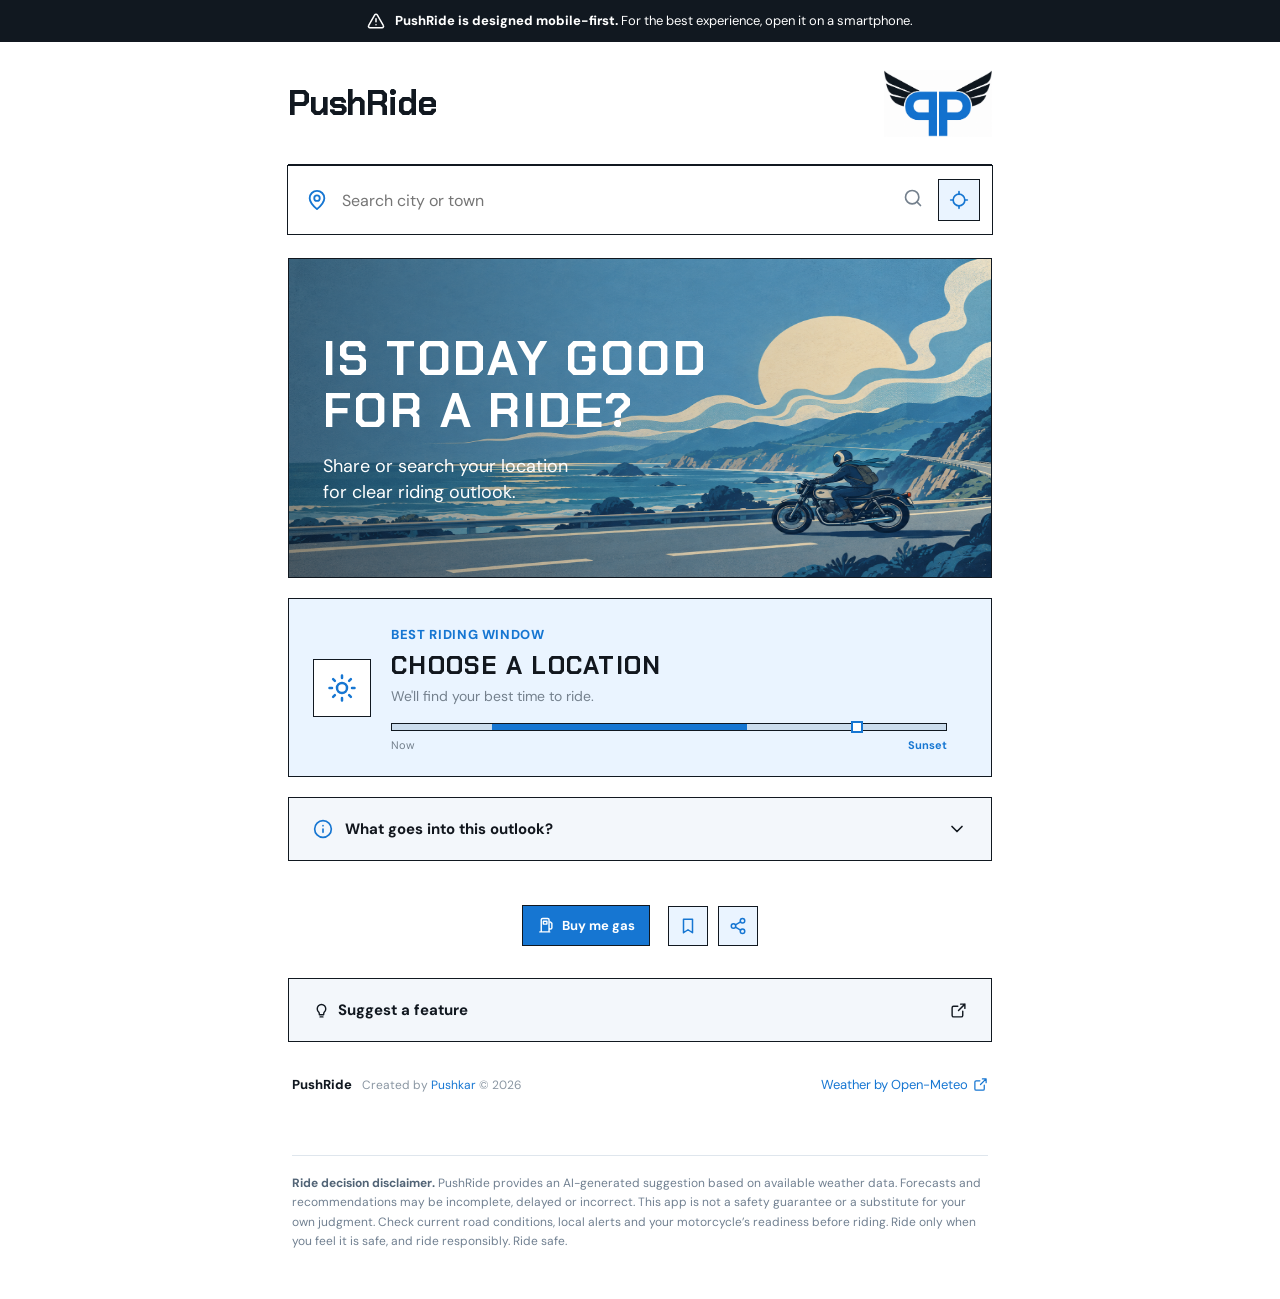
==== index.html @ f34adefa "text break" ====
<!doctype html>
<html lang="en"><head><meta charset="UTF-8"><meta name="viewport" content="width=device-width,initial-scale=1"><title>PushRide — Your local riding outlook</title><meta name="description" content="Check today's motorcycle riding conditions, rain, wind and the best daylight hours near you."><link rel="icon" type="image/png" href="pushride-bavarian.png"><link rel="apple-touch-icon" href="pushride-bavarian.png"><link rel="stylesheet" href="style.css"></head>
<body><div class="desktop-note"><svg class="icon"><use href="#triangle-alert"></use></svg><span><strong>PushRide is designed mobile-first.</strong> For the best experience, open it on a smartphone.</span></div><main><header><a class="brand" href="./">PushRide</a><img class="logo" src="pushride-logo.png" alt="PushRide winged PP logo"><div id="units" class="units start-hidden" aria-label="Temperature units"><button id="celsius" aria-pressed="true">°C</button><button id="fahrenheit" aria-pressed="false">°F</button></div></header>
<section class="locationbar" aria-label="Choose your location"><svg class="icon location-leading"><use href="#map-pin"></use></svg><form id="searchform"><label class="sr" for="city">City or town</label><input id="city" placeholder="Search city or town" required minlength="2" autocomplete="off"><button id="locationAction" type="submit" aria-label="Search city"><svg class="icon"><use href="#search"></use></svg></button></form><button id="locate" class="locate" aria-label="Use my current location" title="Use my current location"><svg class="icon"><use href="#crosshair"></use></svg></button></section><div id="choices"></div><p id="message" class="start-hidden" role="status" aria-live="polite">Choose your location to see today's riding conditions.</p>
<section class="verdict unknown" id="verdict"><div class="verdicttop start-hidden"><span class="pill" id="badge"><svg class="icon"><use href="#cloud-sun"></use></svg>AWAITING LOCATION</span><span id="stamp" class="start-hidden">—</span></div><h1 id="headline">Is today good<br>for a ride?</h1><p id="reason">Share or search your location<br>for clear riding outlook.</p><div id="verdictfoot" class="verdictfoot start-hidden"><strong id="summary">Rain, wind, temperature and visibility</strong><button id="refresh" hidden aria-label="Refresh forecast" title="Refresh forecast"><svg class="icon"><use href="#refresh"></use></svg></button></div></section>
<section class="window"><span class="windowicon"><svg class="icon"><use href="#sun"></use></svg></span><div><span class="eyebrow">BEST RIDING WINDOW</span><h2 id="windowtitle">Choose a location</h2><p id="windowtext">We'll find your best time to ride.</p><div class="window-track" aria-hidden="true"><span class="window-track-fill"></span><span class="window-track-sun"></span></div><div class="window-track-labels" aria-hidden="true"><span>Now</span><span>Sunset</span></div></div><div class="sunset start-hidden"><span>Sunset</span><strong id="sunset">—</strong></div></section>
<section id="metrics" hidden class="metrics" aria-label="Current conditions"><article><div class="metrichead"><span>TEMPERATURE</span><button id="unitToggle" class="unit-edit" aria-label="Switch temperature units" title="Switch temperature units"><svg class="icon"><use href="#pencil"></use></svg></button></div><h3 id="temp">—<small>°C</small></h3><p id="feels">Feels like —</p></article><article><div class="metrichead"><span>PRECIPITATION</span><svg class="icon"><use href="#droplet"></use></svg></div><h3 id="rain">—<small>%</small></h3><p id="rainhint">Chance this hour</p></article><article><div class="metrichead"><span>WIND SPEED</span><svg class="icon"><use href="#wind"></use></svg></div><h3 id="wind">—<small>km/h</small></h3><p id="gust">Gusts —</p></article><article><div class="metrichead"><span>VISIBILITY</span><svg class="icon"><use href="#eye"></use></svg></div><h3 id="visibility">—<small>km</small></h3><p id="condition">Waiting for forecast</p></article></section>
<section id="hourly" hidden class="hourly"><div class="sectionhead"><h2>Today’s outlook</h2><span id="timezone">Times are local</span></div><div id="hours" class="hours"><p class="empty">Your hourly riding outlook will appear here.</p></div></section>
<details><summary><span><svg class="icon"><use href="#info"></use></svg>What goes into this outlook?</span><svg class="icon chevron"><use href="#chevron"></use></svg></summary><p>PushRide is a conservative weather guide, not a road-safety guarantee. It weighs rain, temperature, wind, gusts, visibility and daylight to produce a simple riding suggestion.</p><p><strong>Ride</strong> means the forecast meets our preferred conditions: no rain expected, rain chance below 30%, temperature between 8–32°C, wind below 25 km/h, gusts below 40 km/h and visibility of at least 5 km during daylight.</p><p><strong>Don’t ride</strong> flags conditions that can make riding especially hazardous: thunderstorms, snow or freezing precipitation, temperature at or below 3°C, rain of at least 1 mm/h, wind at least 35 km/h, gusts at least 50 km/h or visibility below 1 km.</p><p>Conditions between these ranges show <strong>Caution</strong>. Check current road conditions, local alerts and your motorcycle before heading out. Ride only when you judge it safe.</p></details>
<section class="support" aria-label="Support PushRide"><div class="support-top"><a class="support-button primary" href="https://ko-fi.com/pushk" target="_blank" rel="noreferrer"><svg class="icon"><use href="#fuel"></use></svg>Buy me gas</a><div class="utility"><button id="bookmark" aria-label="Bookmark PushRide" title="Bookmark PushRide"><svg class="icon" viewBox="0 0 24 24"><path d="M6 3h12v18l-6-4-6 4V3Z"></path></svg></button><button id="share" aria-label="Share PushRide" title="Share PushRide"><svg class="icon" viewBox="0 0 24 24"><circle cx="18" cy="5" r="3"></circle><circle cx="6" cy="12" r="3"></circle><circle cx="18" cy="19" r="3"></circle><path d="m8.6 13.5 6.8 4m0-11-6.8 4"></path></svg></button></div></div><a class="support-button feature-link" href="https://forms.gle/wo7kGcgtJH67ziex5" target="_blank" rel="noreferrer"><svg class="icon"><use href="#lightbulb"></use></svg>Suggest a feature<svg class="icon trailing"><use href="#external"></use></svg></a></section><footer><div><span>PushRide</span><span class="footer-credit">Created by <a href="https://pushkarp.com/" target="_blank" rel="noopener noreferrer">Pushkar</a> © 2026</span></div><a href="https://open-meteo.com/" target="_blank" rel="noreferrer">Weather by Open-Meteo <svg class="icon"><use href="#external"></use></svg></a></footer><p class="disclaimer"><strong>Ride decision disclaimer.</strong> PushRide provides an AI-generated suggestion based on available weather data. Forecasts and recommendations may be incomplete, delayed or incorrect. This app is not a safety guarantee or a substitute for your own judgment. Check current road conditions, local alerts and your motorcycle’s readiness before riding. Ride only when you feel it is safe, and ride responsibly. Ride safe.</p></main>
<svg class="sprite" aria-hidden="true"><symbol id="map-pin" viewBox="0 0 24 24"><path d="M20 10c0 5-8 12-8 12S4 15 4 10a8 8 0 1 1 16 0Z"/><circle cx="12" cy="10" r="3"/></symbol><symbol id="search" viewBox="0 0 24 24"><circle cx="11" cy="11" r="8"/><path d="m21 21-4.3-4.3"/></symbol><symbol id="cloud-sun" viewBox="0 0 24 24"><path d="M12 2v2m6.4.6-1.4 1.4M22 12h-2M4.6 4.6 6 6M2 12h2m8-4a4 4 0 0 1 3.5 2.1A5 5 0 0 1 17 20H7a4 4 0 0 1-.5-8A5.5 5.5 0 0 1 12 8Z"/></symbol><symbol id="refresh" viewBox="0 0 24 24"><path d="M20 11a8 8 0 1 0-2.3 5.7L20 14"/><path d="M20 6v5h-5"/></symbol><symbol id="sun" viewBox="0 0 24 24"><circle cx="12" cy="12" r="4"/><path d="M12 2v2m0 16v2M4.9 4.9l1.4 1.4m11.4 11.4 1.4 1.4M2 12h2m16 0h2M4.9 19.1l1.4-1.4M17.7 6.3l1.4-1.4"/></symbol><symbol id="thermometer" viewBox="0 0 24 24"><path d="M14 4a2 2 0 0 0-4 0v10.8a4 4 0 1 0 4 0V4Z"/></symbol><symbol id="droplet" viewBox="0 0 24 24"><path d="M12 22a7 7 0 0 0 7-7c0-4-7-13-7-13S5 11 5 15a7 7 0 0 0 7 7Z"/></symbol><symbol id="wind" viewBox="0 0 24 24"><path d="M3 8h10a3 3 0 1 0-3-3M3 12h15a3 3 0 1 1-3 3M3 16h7"/></symbol><symbol id="eye" viewBox="0 0 24 24"><path d="M2 12s3.5-7 10-7 10 7 10 7-3.5 7-10 7S2 12 2 12Z"/><circle cx="12" cy="12" r="3"/></symbol><symbol id="bike" viewBox="0 0 24 24"><circle cx="5.5" cy="17.5" r="3.5"/><circle cx="18.5" cy="17.5" r="3.5"/><path d="M5.5 17.5 9 9h4l2 3h3.5M9 9l2 8.5m2-8.5h3m-6-3h3"/></symbol><symbol id="alert" viewBox="0 0 24 24"><path d="m10.3 3.8-8 14A2 2 0 0 0 4 21h16a2 2 0 0 0 1.7-3.2l-8-14a2 2 0 0 0-3.4 0Z"/><path d="M12 9v4m0 4h.01"/></symbol><symbol id="stop" viewBox="0 0 24 24"><path d="M7 3h10l4 4v10l-4 4H7l-4-4V7l4-4Z"/><path d="m9 9 6 6m0-6-6 6"/></symbol><symbol id="pencil" viewBox="0 0 24 24"><path d="m4 16 10-10 4 4L8 20l-5 1 1-5Z"/><path d="m13 7 4 4"/></symbol><symbol id="crosshair" viewBox="0 0 24 24"><circle cx="12" cy="12" r="7"/><path d="M12 2v3m0 14v3M2 12h3m14 0h3"/></symbol><symbol id="bookmark" viewBox="0 0 24 24"><path d="M6 3h12v18l-6-4-6 4V3Z"/></symbol><symbol id="share" viewBox="0 0 24 24"><circle cx="18" cy="5" r="3"/><circle cx="6" cy="12" r="3"/><circle cx="18" cy="19" r="3"/><path d="m8.6 13.5 6.8 4m0-11-6.8 4"/></symbol><symbol id="triangle-alert" viewBox="0 0 24 24"><path d="m10.3 3.8-8 14A2 2 0 0 0 4 21h16a2 2 0 0 0 1.7-3.2l-8-14a2 2 0 0 0-3.4 0Z"/><path d="M12 9v4m0 4h.01"/></symbol><symbol id="fuel" viewBox="0 0 24 24"><path d="M6 21V4a2 2 0 0 1 2-2h7a2 2 0 0 1 2 2v17M4 21h14M9 6h5v4H9zM19 7l2 2v6a2 2 0 0 1-2 2h-1"/></symbol><symbol id="lightbulb" viewBox="0 0 24 24"><path d="M9 18h6m-5 3h4M8 14a6 6 0 1 1 8 0c-1 1-1 2-1 4H9c0-2 0-3-1-4Z"/></symbol><symbol id="info" viewBox="0 0 24 24"><circle cx="12" cy="12" r="10"/><path d="M12 16v-4m0-4h.01"/></symbol><symbol id="chevron" viewBox="0 0 24 24"><path d="m6 9 6 6 6-6"/></symbol><symbol id="external" viewBox="0 0 24 24"><path d="M15 3h6v6m0-6-9 9"/><path d="M18 13v6a2 2 0 0 1-2 2H5a2 2 0 0 1-2-2V8a2 2 0 0 1 2-2h6"/></symbol></svg><script src="app.js"></script></body></html>
---- style.css ----
@import url('https://fonts.googleapis.com/css2?family=Chakra+Petch:wght@500;600;700&display=swap');
@import url('https://fonts.googleapis.com/css2?family=DM+Sans:wght@400;500;600;700&family=Space+Grotesk:wght@500;600;700&display=swap');
:root{font-family:'DM Sans',sans-serif;color:#12171e;background:#fff;font-synthesis:none;--blue:#1676d2;--ink:#111820;--panel:#f3f7fb;--line:#dfe6ed;--muted:#74808d;--green:#07844a;--yellow:#ffdd3e;--red:#f2382f}*{box-sizing:border-box}body{margin:0;background:#fff}.desktop-note{display:none}.start-hidden{display:none!important}.utility{display:flex;align-items:center;justify-content:flex-end;gap:6px;grid-column:4}.utility button{border:0;background:#eaf4ff;color:var(--blue);border-radius:50%;width:40px;height:40px;display:grid;place-items:center}.utility .icon{width:18px;height:18px}main{width:min(100%,760px);margin:auto;padding:0 28px 48px}.sprite{position:absolute;width:0;height:0;overflow:hidden}.icon{width:20px;height:20px;fill:none;stroke:currentColor;stroke-width:2;stroke-linecap:round;stroke-linejoin:round;flex:none}button,input{font:inherit}button{cursor:pointer}button:focus-visible,a:focus-visible,input:focus-visible,summary:focus-visible{outline:3px solid #8bc7ff;outline-offset:3px}header{height:124px;display:grid;grid-template-columns:1fr auto auto auto;align-items:center}.brand{font:700 clamp(25px,5vw,35px) 'Space Grotesk';color:var(--ink);text-decoration:none;letter-spacing:-1.2px}.logo{width:108px;height:67px;object-fit:cover;object-position:center}.units{justify-self:end;border:1px solid var(--line);border-radius:999px;padding:4px;display:flex}.units button{width:43px;height:43px;border:0;border-radius:50%;background:transparent;color:var(--muted);font-weight:700}.units button[aria-pressed=true]{background:#eaf4ff;color:var(--blue)}.locationbar{display:grid;grid-template-columns:auto 1fr auto;border:1px solid var(--line);border-radius:18px;min-height:68px;box-shadow:0 1px 3px #15202b10}.locate{border:0;background:#eaf4ff;color:var(--blue);border-radius:50%;width:42px;height:42px;display:grid;place-items:center;align-items:center;gap:10px;padding:0 18px;font-weight:600}.locate .icon{width:20px;height:20px}.location-leading{color:var(--blue);margin-left:18px;width:22px;height:22px}form{display:flex;align-items:center;min-width:0;border-left:0 solid var(--line)}input{width:100%;min-width:0;border:0;background:none;padding:0 14px;color:var(--ink)}form button{border:0;background:none;color:var(--muted);padding:15px}#message{font-size:13px;color:var(--muted);min-height:19px;margin:9px 3px 18px}#choices{display:flex;flex-wrap:wrap;gap:8px}#choices button{background:#fff;border:1px solid var(--line);border-radius:10px;padding:10px 12px;margin-top:8px}.verdict{border-radius:28px;padding:30px 34px 28px;color:#fff;min-height:320px;display:flex;flex-direction:column;box-shadow:0 12px 28px #16335216;transition:background .28s,color .28s}.verdict.good{background:var(--green)}.verdict.caution{background:var(--yellow);color:#191d21}.verdict.wait{background:var(--red)}.verdict.unknown{background:var(--blue)}.verdicttop,.verdictfoot{display:flex;justify-content:space-between;align-items:center;gap:16px}.verdicttop>span:last-child{font:500 13px 'Space Grotesk';opacity:.68}.pill{display:inline-flex;align-items:center;gap:8px;border-radius:10px;padding:9px 12px;background:#ffffff20;font-size:13px;font-weight:800;letter-spacing:.3px}.good .pill{background:#12cc82}.caution .pill{background:#efbb00}.wait .pill{background:#c51f1b}.verdict h1{font:700 clamp(34px,7vw,48px)/1.08 'Space Grotesk';letter-spacing:-1.6px;margin:44px 0 16px}.verdict>p{font-size:18px;line-height:1.45;margin:0 0 30px;max-width:600px}.verdictfoot{border-top:1px solid #ffffff4d;padding-top:22px;margin-top:auto}.caution .verdictfoot{border-color:#1d222533}.verdictfoot strong{font-size:15px}.verdictfoot button{border:0;background:transparent;color:inherit;display:flex;align-items:center;gap:6px}.window{margin:20px 0;display:grid;grid-template-columns:auto 1fr auto;align-items:center;gap:20px;background:#eaf4ff;border-radius:22px;padding:24px}.windowicon{width:58px;height:58px;border-radius:50%;background:#fff;color:var(--blue);display:grid;place-items:center}.windowicon .icon{width:30px;height:30px}.eyebrow{font-size:13px;color:var(--blue);font-weight:800;letter-spacing:.5px}.window h2{font:700 25px 'Space Grotesk';margin:5px 0}.window p{color:var(--muted);margin:0;font-size:14px}.sunset{display:flex;flex-direction:column;align-items:flex-end;font-size:13px;color:var(--muted)}.sunset strong{font-size:16px;color:var(--ink);margin-top:5px}.metrics{display:grid;grid-template-columns:1fr 1fr;gap:16px}.metrics article{background:var(--panel);border-radius:22px;padding:24px;min-height:180px}.metrichead{display:flex;justify-content:space-between;align-items:center;color:#68737d;font-size:13px;font-weight:800}.metrichead .icon{width:24px;height:24px}.metrics h3{font:700 37px 'Space Grotesk';margin:27px 0 8px;letter-spacing:-1px}.metrics small{font:500 17px 'DM Sans';color:var(--muted);margin-left:4px}.metrics p{color:#8c98a4;margin:0;font-size:15px}.hourly{margin:34px 0}.sectionhead{display:flex;justify-content:space-between;align-items:end}.sectionhead h2{font:700 22px 'Space Grotesk';margin:0}.sectionhead span{font-size:13px;color:var(--blue)}.hours{display:flex;overflow-x:auto;gap:12px;padding:18px 1px 12px}.hour{min-width:128px;flex:1;border:1px solid var(--line);border-radius:16px;padding:18px 12px;text-align:center;background:#fff}.hour:first-child{background:var(--panel);border-color:var(--panel)}.hour b{font-size:14px}.hour .temperature{font:700 28px 'Space Grotesk';margin:18px 0 8px}.hour p{font-size:13px;color:var(--muted);margin:8px 0}.hour p:last-child{display:inline-flex;align-items:center;justify-content:center;border-radius:7px;padding:5px 9px;font-weight:800;text-transform:uppercase}.hour.good p:last-child{background:#dff6e9;color:#07844a}.hour.caution p:last-child{background:#fff2b8;color:#9a6c00}.hour.wait p:last-child{background:#fee0de;color:#c5221f}.dot{display:none}.empty{font-size:14px;color:var(--muted)}details{background:var(--panel);border-radius:18px;padding:21px 24px;font-size:15px}summary{cursor:pointer;font-weight:700;list-style:none;display:flex;justify-content:space-between;align-items:center}summary>span{display:flex;align-items:center;gap:12px}summary>span .icon{color:var(--blue)}details p{color:#596675;line-height:1.6}details[open] .chevron{transform:rotate(180deg)}.support{margin:28px 0 0;display:flex;flex-direction:column;align-items:center;gap:16px}.support-top{display:flex;align-items:center;justify-content:center;gap:18px;width:100%}.support .utility{display:flex;align-items:center;gap:10px;grid-column:auto}.support-button.primary{align-self:center}.support-actions{display:flex;flex-wrap:wrap;gap:10px}.support-button{display:flex;width:100%;align-items:center;gap:8px;border:1px solid var(--line);border-radius:10px;padding:11px 14px;background:#fff;color:var(--ink);font-size:13px;font-weight:700;text-decoration:none;cursor:pointer}.support-button.primary{width:max-content;white-space:nowrap;margin-block:16px;background:var(--blue);border-color:var(--blue);color:#fff}.support-button .icon{width:17px;height:17px}.support-button .trailing{margin-left:auto}.feature-link{background:var(--panel);border-color:var(--panel);border-radius:18px;padding:21px 24px;font-size:15px}.feature-request{position:relative}.feature-request summary{list-style:none}.feature-request summary::-webkit-details-marker{display:none}.feature-copy{position:absolute;z-index:2;top:calc(100% + 8px);left:0;width:min(360px,calc(100vw - 40px));padding:18px;background:#fff;border:1px solid var(--line);border-radius:14px;box-shadow:0 12px 28px #16335220;font-size:13px;line-height:1.5}.feature-copy p{margin:0 0 10px;color:#596675}.feature-copy a{display:inline-flex;align-items:center;gap:5px;color:var(--blue);font-weight:700;text-decoration:none}.feature-copy .icon{width:15px;height:15px}.disclaimer{border-top:1px solid var(--line);margin:28px 4px 0;padding:18px 0 0;color:#718091;font-size:12px;line-height:1.6}.disclaimer strong{color:#526476}footer{display:flex;justify-content:space-between;align-items:center;padding:34px 4px;color:#8b97a3;font-size:13px}footer a{color:var(--blue);text-decoration:none;display:flex;gap:5px;align-items:center}footer .icon{width:15px;height:15px}.sr{position:absolute;width:1px;height:1px;overflow:hidden;clip:rect(0,0,0,0)}[hidden]{display:none!important}button:disabled{opacity:.55;cursor:wait}@media(min-width:621px){.desktop-note{display:flex;align-items:center;justify-content:center;gap:10px;background:#111820;color:#fff;padding:12px 20px;font-size:13px;line-height:1.4}.desktop-note .icon{width:18px;height:18px;color:#fff}.desktop-note strong{font-weight:800}}@media(max-width:620px){main{padding:0 20px 34px}header{height:104px}.logo{width:82px;height:51px}.units button{width:38px;height:38px}.locationbar{grid-template-columns:1fr}.locate{height:54px}.locationbar form{height:54px;border-left:0;border-top:1px solid var(--line)}.verdict{padding:24px;min-height:340px}.verdicttop{align-items:flex-start}.verdicttop>span:last-child{text-align:right}.verdict h1{margin-top:38px}.window{grid-template-columns:auto 1fr;padding:20px;gap:14px}.sunset{grid-column:2;align-items:flex-start}.metrics{gap:12px}.metrics article{padding:19px;min-height:165px}.metrichead{font-size:12px}.metrics h3{font-size:30px}.sectionhead{align-items:flex-start;flex-direction:column;gap:7px}.hour{min-width:112px}footer{flex-direction:column;gap:9px}}@media(max-width:390px){.brand{font-size:24px}.logo{width:68px;height:43px}.verdict h1{font-size:31px}.metrics{grid-template-columns:1fr}.metrics article{min-height:auto}}
@media(max-width:620px){.locationbar{grid-template-columns:auto 1fr auto;align-items:center}.locationbar form{height:54px;border-left:0;border-top:0}.locationbar .locate{height:42px;width:42px;padding:0;margin-right:12px}.location-leading{margin-left:18px}.support-top{gap:14px}.support-top .utility{display:flex;gap:10px}}@media(min-width:621px){.locationbar{grid-template-columns:auto minmax(0,1fr) auto;align-items:center}.locationbar form{height:66px;border:0}.locationbar .locate{margin-right:12px;padding:0;width:42px;height:42px}.location-leading{margin-left:18px}}.verdict{transition:background-color .35s ease,color .35s ease,transform .35s ease,opacity .35s ease}.verdict-enter{animation:verdict-in .42s cubic-bezier(.2,.8,.2,1)}.verdict-enter .pill{animation:icon-in .42s .08s both}.loading .verdict{background-image:linear-gradient(110deg,transparent 25%,#ffffff12 45%,transparent 65%);background-size:220% 100%;animation:shimmer 1.4s linear infinite}.spinning .icon{animation:spin .9s linear infinite}@keyframes verdict-in{from{opacity:.55;transform:translateY(8px)}to{opacity:1;transform:none}}@keyframes icon-in{from{opacity:0;transform:scale(.82)}to{opacity:1;transform:scale(1)}}@keyframes shimmer{to{background-position:-220% 0}}@keyframes spin{to{transform:rotate(360deg)}}@media(prefers-reduced-motion:reduce){*,*::before,*::after{animation-duration:.01ms!important;animation-iteration-count:1!important;scroll-behavior:auto!important;transition-duration:.01ms!important}}.location-selected input{font-size:22px;font-weight:700}.location-selected input{cursor:default}.unit-edit{border:0;background:transparent;color:var(--blue);width:44px;height:44px;border-radius:50%;display:grid;place-items:center}.unit-edit:hover,.unit-edit:focus-visible{background:#eaf4ff}.unit-edit .icon{width:19px;height:19px}#choices button{display:flex;flex-direction:column;align-items:flex-start;gap:2px;text-align:left}#choices button strong{font-size:14px}#choices button small{color:var(--muted);font-size:12px}
/* Restore start-screen breathing room between location search and verdict card. */
@media (max-width: 620px){#message.start-hidden + .verdict{margin-top:16px}}
@media (min-width: 621px){#message.start-hidden + .verdict{margin-top:24px}}

.footer-credit{display:block;margin-top:6px;font-size:12px}.footer-credit a{display:inline;color:var(--blue);font-size:inherit}.footer-credit a:focus-visible{outline:3px solid #8bc7ff;outline-offset:2px}

/* Unit switching is available from the temperature card pencil; keep the header uncluttered. */
.units{display:none!important}


/* Visual polish: purposeful motion, status accents, and a riding-window timeline. */
.verdict{position:relative;overflow:hidden;animation:card-in .45s ease both}
.verdict::before{content:"";position:absolute;inset:0 auto 0 0;width:5px;background:currentColor;opacity:.35}
.verdict.good::before{background:#b7ffdf}.verdict.caution::before{background:#8c6200}.verdict.wait::before{background:#ffd0ce}.verdict.unknown::before{background:#d7ebff}
.window{animation:card-in .45s .08s ease both}.metrics{animation:card-in .45s .16s ease both}.window-track{position:relative;height:8px;margin-top:18px;border-radius:99px;background:#cbdced;overflow:visible}.window-track-fill{position:absolute;left:18%;width:46%;height:100%;border-radius:99px;background:var(--blue)}.window-track-sun{position:absolute;left:84%;top:50%;width:12px;height:12px;border:2px solid var(--blue);border-radius:50%;background:#fff;transform:translate(-50%,-50%)}.window-track-labels{display:flex;justify-content:space-between;margin-top:7px;color:var(--muted);font-size:11px}.window-track-labels span:last-child{color:var(--blue);font-weight:700}.windowicon{transition:transform .25s ease,background .25s ease}.window:hover .windowicon{transform:rotate(-8deg) scale(1.04);background:#fff}.metrichead .icon{color:var(--blue)}
@keyframes card-in{from{opacity:0;transform:translateY(10px)}to{opacity:1;transform:none}}
@media (prefers-reduced-motion: reduce){.verdict,.window,.metrics{animation:none}.windowicon{transition:none}}
.verdict.unknown{background:radial-gradient(circle at 86% 18%,#3f9cf0 0,transparent 28%),var(--blue)}

/* Chakra comparison direction: editorial grid, high-contrast rules, and a subtle moto-instrument feel. */
:root{--editorial-ink:#111820;--editorial-rule:#111820}
.brand,.verdict h1,.window h2,.sectionhead h2,.metrics h3{font-family:'Chakra Petch','Space Grotesk',sans-serif}
header{border-bottom:2px solid var(--editorial-rule)}
.locationbar{border:2px solid var(--editorial-rule);border-radius:0;box-shadow:none}
.verdict{border:2px solid var(--editorial-rule);border-radius:0;box-shadow:none}
.window{border:2px solid var(--editorial-rule);border-radius:0}
.metrics article{border:2px solid var(--editorial-rule);border-radius:0}
details{border:2px solid var(--editorial-rule);border-radius:0}
.support-button.primary{border:2px solid var(--editorial-rule)}
.feature-link{border:2px solid var(--editorial-rule);border-radius:0}
.window-track{border-radius:0;border:1px solid var(--editorial-rule)}
.window-track-fill{border-radius:0}
@media (max-width:620px){header{border-bottom:2px solid var(--editorial-rule)}.locationbar{border-radius:0}.verdict,.window,details,.feature-link{border-radius:0}.metrics article{border-radius:0}}

/* Final editorial QA: one-pixel rules, square surfaces, no elevation shadows. */
*,*::before,*::after{box-shadow:none!important}
.locationbar,.verdict,.window,.metrics article,details,.feature-link,.support-button,.hour,#choices button,.pill,.utility button,.locate,.windowicon,.window-track,.window-track-fill,.window-track-sun{border-radius:0!important}
.locationbar,.verdict,.window,.metrics article,details,.feature-link,.support-button,#choices button,.hour{border-width:1px}
.locationbar{border:1px solid var(--editorial-rule)}
.verdict{border:1px solid var(--editorial-rule)}
.window,.metrics article,details,.feature-link,.hour{border:1px solid var(--editorial-rule)}
.support-button.primary{border:1px solid var(--editorial-rule)}
.utility button,.locate,.windowicon{border:1px solid var(--editorial-rule)}
.pill{border:1px solid currentColor}
.verdict h1,.window h2,.sectionhead h2{ text-transform:uppercase }
#choices button{border:1px solid var(--editorial-rule);background:#fff}
.window-track{border:1px solid var(--editorial-rule)}
.window-track-sun{border-radius:0!important}
@media (max-width:620px){.locationbar,.verdict,.window,details,.feature-link,.metrics article,.hour{border-radius:0!important}}

/* Square-corner rule applies to every interactive and decorative surface. */
*{border-radius:0!important}

/* Equalize the location control border on every edge, including the top edge. */
.locationbar{border-width:1px!important;border-style:solid!important;border-color:var(--editorial-rule)!important}
.locationbar form{border-top:0!important;border-bottom:0!important}

/* Consistent editorial kerning for uppercase display text. */
.verdict h1,.window h2,.sectionhead h2,.eyebrow,.metrichead,.pill{letter-spacing:.05em}
/* Flat visual treatment: eliminate glow, filters, and text shadows as well as box shadows. */
*,*::before,*::after{box-shadow:none!important;filter:none!important;text-shadow:none!important}
.verdict{background-image:none!important}

/* Final border cleanup: one thin location outline and no verdict divider. */
.locationbar{border:1px solid var(--editorial-rule)!important;border-top:1px solid var(--editorial-rule)!important;outline:0!important}
.locationbar form{border:0!important;outline:0!important}
.verdictfoot{border-top:0!important;padding-top:0!important}

/* Final flat treatment and footer hierarchy. */
.verdict::before{display:none!important}
.locationbar{border:0!important;outline:1px solid var(--editorial-rule)!important}
.locationbar:focus-within{outline:1px solid var(--editorial-rule)!important}
footer>div{display:flex;align-items:baseline;gap:10px}
footer>div>span:first-child{font-weight:800;color:var(--ink)}
.footer-credit{display:inline!important;margin:0!important;font-size:12px}
.disclaimer{margin-top:28px}

/* Illustration background first pass (rollback marker: ROLLBACK-illustration-bg-pass.md). */
.verdict{background-size:cover;background-position:center;background-repeat:no-repeat;isolation:isolate}
.verdict::after{content:"";position:absolute;inset:0;background:linear-gradient(90deg,rgba(8,18,30,.46) 0%,rgba(8,18,30,.18) 48%,rgba(8,18,30,.04) 100%);z-index:-1;pointer-events:none}
.verdict.unknown{background-image:url("pushride-bg-blue.png")!important;color:#fff}
.verdict.good{background-image:url("pushride-bg-green.png")!important;color:#fff}
.verdict.caution{background-image:url("pushride-bg-yellow.png")!important;color:#191d21}
.verdict.wait{background-image:url("pushride-bg-red.png")!important;color:#fff}
.verdict.caution::after{background:linear-gradient(90deg,rgba(255,211,50,.76) 0%,rgba(255,211,50,.34) 52%,rgba(40,28,4,.08) 100%)}
.verdict::after{z-index:0}
.verdict>*{position:relative;z-index:1}
/* Keep the complete illustration visible inside the tall mobile verdict card. */
.verdict{background-size:100% 100%;background-position:center;background-repeat:no-repeat}
/* Ensure the full artwork is shown; do not crop the motorcycle subject. */
.verdict{background-size:100% 100%!important;background-position:center center!important;background-repeat:no-repeat!important}
/* Mobile art direction: preserve image proportions and keep the motorcycle focal point visible. */
@media (max-width:620px){
  .verdict{background-size:cover!important;background-position:72% center!important;background-repeat:no-repeat!important}
}
/* Keep verdict display headlines intentionally composed on mobile. */
.verdict h1{white-space:pre-line;max-width:18ch}
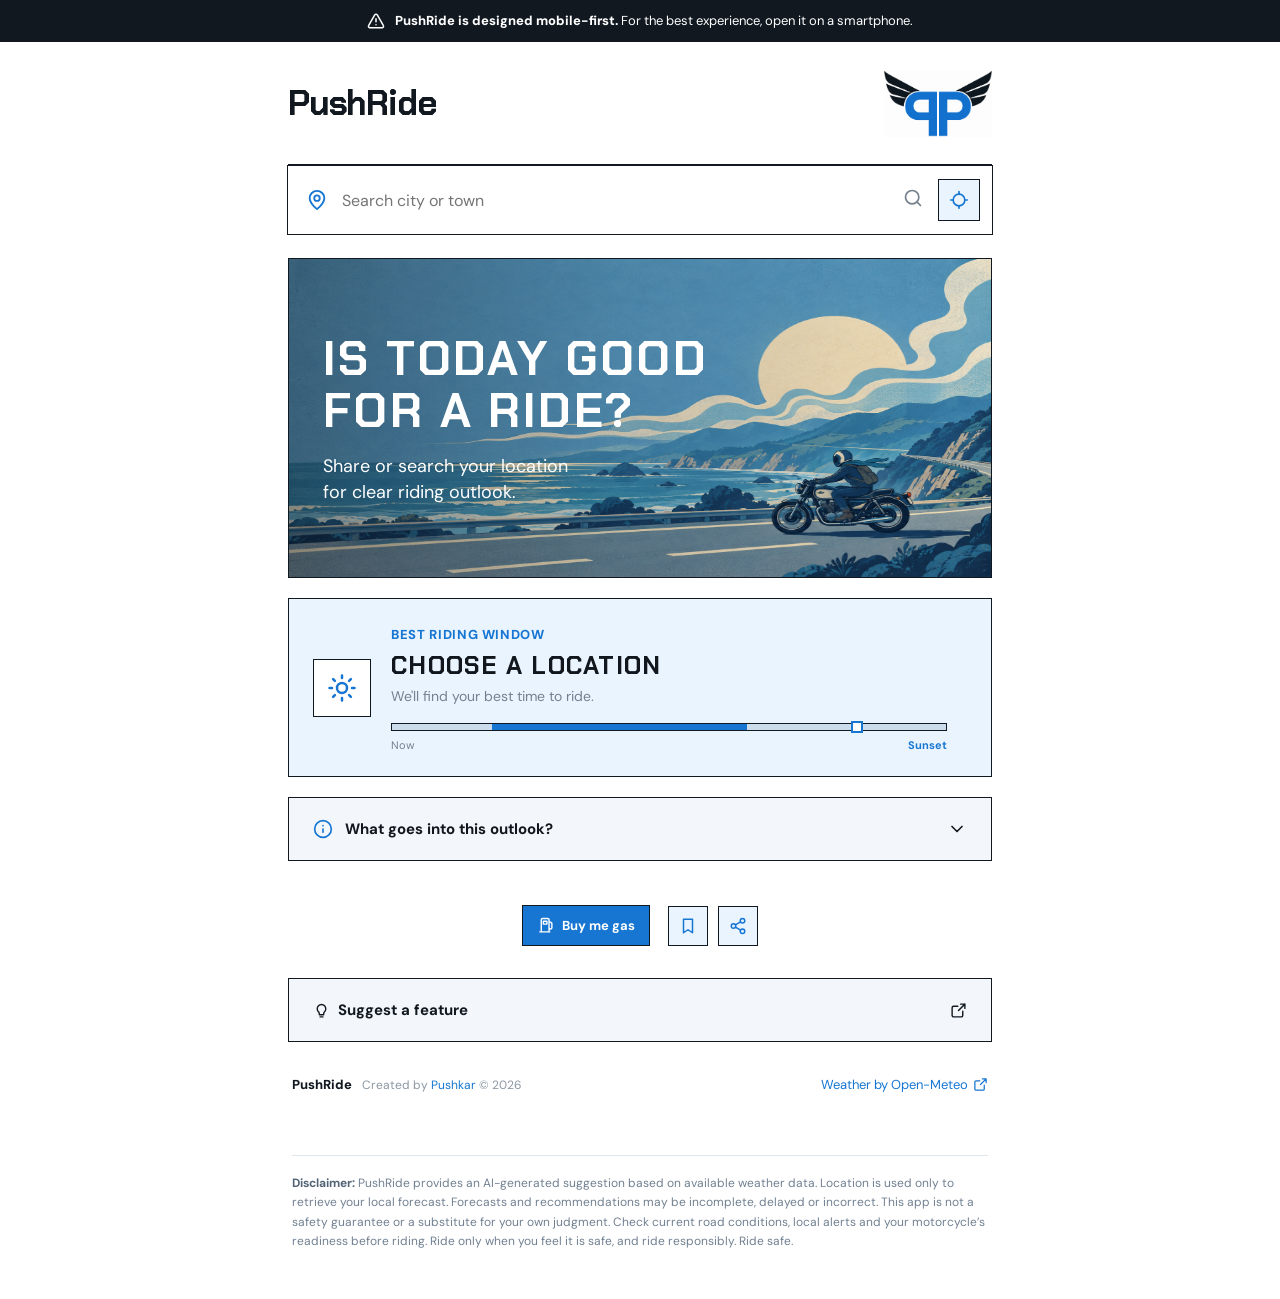
==== commit 2d2e8c17: "yellow text updated." ====
--- a/index.html
+++ b/index.html
@@ -7,7 +7,8 @@
 <section id="metrics" hidden class="metrics" aria-label="Current conditions"><article><div class="metrichead"><span>TEMPERATURE</span><button id="unitToggle" class="unit-edit" aria-label="Switch temperature units" title="Switch temperature units"><svg class="icon"><use href="#pencil"></use></svg></button></div><h3 id="temp">—<small>°C</small></h3><p id="feels">Feels like —</p></article><article><div class="metrichead"><span>PRECIPITATION</span><svg class="icon"><use href="#droplet"></use></svg></div><h3 id="rain">—<small>%</small></h3><p id="rainhint">Chance this hour</p></article><article><div class="metrichead"><span>WIND SPEED</span><svg class="icon"><use href="#wind"></use></svg></div><h3 id="wind">—<small>km/h</small></h3><p id="gust">Gusts —</p></article><article><div class="metrichead"><span>VISIBILITY</span><svg class="icon"><use href="#eye"></use></svg></div><h3 id="visibility">—<small>km</small></h3><p id="condition">Waiting for forecast</p></article></section>
 <section id="hourly" hidden class="hourly"><div class="sectionhead"><h2>Today’s outlook</h2><span id="timezone">Times are local</span></div><div id="hours" class="hours"><p class="empty">Your hourly riding outlook will appear here.</p></div></section>
 <details><summary><span><svg class="icon"><use href="#info"></use></svg>What goes into this outlook?</span><svg class="icon chevron"><use href="#chevron"></use></svg></summary><p>PushRide is a conservative weather guide, not a road-safety guarantee. It weighs rain, temperature, wind, gusts, visibility and daylight to produce a simple riding suggestion.</p><p><strong>Ride</strong> means the forecast meets our preferred conditions: no rain expected, rain chance below 30%, temperature between 8–32°C, wind below 25 km/h, gusts below 40 km/h and visibility of at least 5 km during daylight.</p><p><strong>Don’t ride</strong> flags conditions that can make riding especially hazardous: thunderstorms, snow or freezing precipitation, temperature at or below 3°C, rain of at least 1 mm/h, wind at least 35 km/h, gusts at least 50 km/h or visibility below 1 km.</p><p>Conditions between these ranges show <strong>Caution</strong>. Check current road conditions, local alerts and your motorcycle before heading out. Ride only when you judge it safe.</p></details>
-<section class="support" aria-label="Support PushRide"><div class="support-top"><a class="support-button primary" href="https://ko-fi.com/pushk" target="_blank" rel="noreferrer"><svg class="icon"><use href="#fuel"></use></svg>Buy me gas</a><div class="utility"><button id="bookmark" aria-label="Bookmark PushRide" title="Bookmark PushRide"><svg class="icon" viewBox="0 0 24 24"><path d="M6 3h12v18l-6-4-6 4V3Z"></path></svg></button><button id="share" aria-label="Share PushRide" title="Share PushRide"><svg class="icon" viewBox="0 0 24 24"><circle cx="18" cy="5" r="3"></circle><circle cx="6" cy="12" r="3"></circle><circle cx="18" cy="19" r="3"></circle><path d="m8.6 13.5 6.8 4m0-11-6.8 4"></path></svg></button></div></div><a class="support-button feature-link" href="https://forms.gle/wo7kGcgtJH67ziex5" target="_blank" rel="noreferrer"><svg class="icon"><use href="#lightbulb"></use></svg>Suggest a feature<svg class="icon trailing"><use href="#external"></use></svg></a></section><footer><div><span>PushRide</span><span class="footer-credit">Created by <a href="https://pushkarp.com/" target="_blank" rel="noopener noreferrer">Pushkar</a> © 2026</span></div><a href="https://open-meteo.com/" target="_blank" rel="noreferrer">Weather by Open-Meteo <svg class="icon"><use href="#external"></use></svg></a></footer><p class="disclaimer"><strong>Ride decision disclaimer.</strong> PushRide provides an AI-generated suggestion based on available weather data. Forecasts and recommendations may be incomplete, delayed or incorrect. This app is not a safety guarantee or a substitute for your own judgment. Check current road conditions, local alerts and your motorcycle’s readiness before riding. Ride only when you feel it is safe, and ride responsibly. Ride safe.</p></main>
+<section class="support" aria-label="Support PushRide"><div class="support-top"><a class="support-button primary" href="https://ko-fi.com/pushk" target="_blank" rel="noreferrer"><svg class="icon"><use href="#fuel"></use></svg>Buy me gas</a><div class="utility"><button id="bookmark" aria-label="Bookmark PushRide" title="Bookmark PushRide"><svg class="icon" viewBox="0 0 24 24"><path d="M6 3h12v18l-6-4-6 4V3Z"></path></svg></button><button id="share" aria-label="Share PushRide" title="Share PushRide"><svg class="icon" viewBox="0 0 24 24"><circle cx="18" cy="5" r="3"></circle><circle cx="6" cy="12" r="3"></circle><circle cx="18" cy="19" r="3"></circle><path d="m8.6 13.5 6.8 4m0-11-6.8 4"></path></svg></button></div></div><a class="support-button feature-link" href="https://forms.gle/wo7kGcgtJH67ziex5" target="_blank" rel="noreferrer"><svg class="icon"><use href="#lightbulb"></use></svg>Suggest a feature<svg class="icon trailing"><use href="#external"></use></svg></a></section><footer><div><span>PushRide</span><span class="footer-credit">Created by <a href="https://pushkarp.com/" target="_blank" rel="noopener noreferrer">Pushkar</a> © 2026</span></div><a href="https://open-meteo.com/" target="_blank" rel="noreferrer">Weather by Open-Meteo <svg class="icon"><use href="#external"></use></svg></a></footer><p class="disclaimer"><strong>Disclaimer:</strong> PushRide provides an AI-generated suggestion based on available weather data. Location is used only to retrieve your local forecast. Forecasts and recommendations may be incomplete, delayed or incorrect. This app is not a safety guarantee or a substitute for your own judgment. Check current road conditions, local alerts and your motorcycle’s readiness before riding. Ride only when you feel it is safe, and ride responsibly. Ride safe.</p></main>
 <svg class="sprite" aria-hidden="true"><symbol id="map-pin" viewBox="0 0 24 24"><path d="M20 10c0 5-8 12-8 12S4 15 4 10a8 8 0 1 1 16 0Z"/><circle cx="12" cy="10" r="3"/></symbol><symbol id="search" viewBox="0 0 24 24"><circle cx="11" cy="11" r="8"/><path d="m21 21-4.3-4.3"/></symbol><symbol id="cloud-sun" viewBox="0 0 24 24"><path d="M12 2v2m6.4.6-1.4 1.4M22 12h-2M4.6 4.6 6 6M2 12h2m8-4a4 4 0 0 1 3.5 2.1A5 5 0 0 1 17 20H7a4 4 0 0 1-.5-8A5.5 5.5 0 0 1 12 8Z"/></symbol><symbol id="refresh" viewBox="0 0 24 24"><path d="M20 11a8 8 0 1 0-2.3 5.7L20 14"/><path d="M20 6v5h-5"/></symbol><symbol id="sun" viewBox="0 0 24 24"><circle cx="12" cy="12" r="4"/><path d="M12 2v2m0 16v2M4.9 4.9l1.4 1.4m11.4 11.4 1.4 1.4M2 12h2m16 0h2M4.9 19.1l1.4-1.4M17.7 6.3l1.4-1.4"/></symbol><symbol id="thermometer" viewBox="0 0 24 24"><path d="M14 4a2 2 0 0 0-4 0v10.8a4 4 0 1 0 4 0V4Z"/></symbol><symbol id="droplet" viewBox="0 0 24 24"><path d="M12 22a7 7 0 0 0 7-7c0-4-7-13-7-13S5 11 5 15a7 7 0 0 0 7 7Z"/></symbol><symbol id="wind" viewBox="0 0 24 24"><path d="M3 8h10a3 3 0 1 0-3-3M3 12h15a3 3 0 1 1-3 3M3 16h7"/></symbol><symbol id="eye" viewBox="0 0 24 24"><path d="M2 12s3.5-7 10-7 10 7 10 7-3.5 7-10 7S2 12 2 12Z"/><circle cx="12" cy="12" r="3"/></symbol><symbol id="bike" viewBox="0 0 24 24"><circle cx="5.5" cy="17.5" r="3.5"/><circle cx="18.5" cy="17.5" r="3.5"/><path d="M5.5 17.5 9 9h4l2 3h3.5M9 9l2 8.5m2-8.5h3m-6-3h3"/></symbol><symbol id="alert" viewBox="0 0 24 24"><path d="m10.3 3.8-8 14A2 2 0 0 0 4 21h16a2 2 0 0 0 1.7-3.2l-8-14a2 2 0 0 0-3.4 0Z"/><path d="M12 9v4m0 4h.01"/></symbol><symbol id="stop" viewBox="0 0 24 24"><path d="M7 3h10l4 4v10l-4 4H7l-4-4V7l4-4Z"/><path d="m9 9 6 6m0-6-6 6"/></symbol><symbol id="pencil" viewBox="0 0 24 24"><path d="m4 16 10-10 4 4L8 20l-5 1 1-5Z"/><path d="m13 7 4 4"/></symbol><symbol id="crosshair" viewBox="0 0 24 24"><circle cx="12" cy="12" r="7"/><path d="M12 2v3m0 14v3M2 12h3m14 0h3"/></symbol><symbol id="bookmark" viewBox="0 0 24 24"><path d="M6 3h12v18l-6-4-6 4V3Z"/></symbol><symbol id="share" viewBox="0 0 24 24"><circle cx="18" cy="5" r="3"/><circle cx="6" cy="12" r="3"/><circle cx="18" cy="19" r="3"/><path d="m8.6 13.5 6.8 4m0-11-6.8 4"/></symbol><symbol id="triangle-alert" viewBox="0 0 24 24"><path d="m10.3 3.8-8 14A2 2 0 0 0 4 21h16a2 2 0 0 0 1.7-3.2l-8-14a2 2 0 0 0-3.4 0Z"/><path d="M12 9v4m0 4h.01"/></symbol><symbol id="fuel" viewBox="0 0 24 24"><path d="M6 21V4a2 2 0 0 1 2-2h7a2 2 0 0 1 2 2v17M4 21h14M9 6h5v4H9zM19 7l2 2v6a2 2 0 0 1-2 2h-1"/></symbol><symbol id="lightbulb" viewBox="0 0 24 24"><path d="M9 18h6m-5 3h4M8 14a6 6 0 1 1 8 0c-1 1-1 2-1 4H9c0-2 0-3-1-4Z"/></symbol><symbol id="info" viewBox="0 0 24 24"><circle cx="12" cy="12" r="10"/><path d="M12 16v-4m0-4h.01"/></symbol><symbol id="chevron" viewBox="0 0 24 24"><path d="m6 9 6 6 6-6"/></symbol><symbol id="external" viewBox="0 0 24 24"><path d="M15 3h6v6m0-6-9 9"/><path d="M18 13v6a2 2 0 0 1-2 2H5a2 2 0 0 1-2-2V8a2 2 0 0 1 2-2h6"/></symbol></svg><script src="app.js"></script></body></html>
 
 
+
--- a/style.css
+++ b/style.css
@@ -99,3 +99,7 @@
 }
 /* Keep verdict display headlines intentionally composed on mobile. */
 .verdict h1{white-space:pre-line;max-width:18ch}
+/* Caution card contrast and readable multi-reason copy. */
+.verdict>p{white-space:pre-line}
+.verdict.caution>p,.verdict.caution .verdictfoot strong{color:#fff}
+#message:empty{display:none}
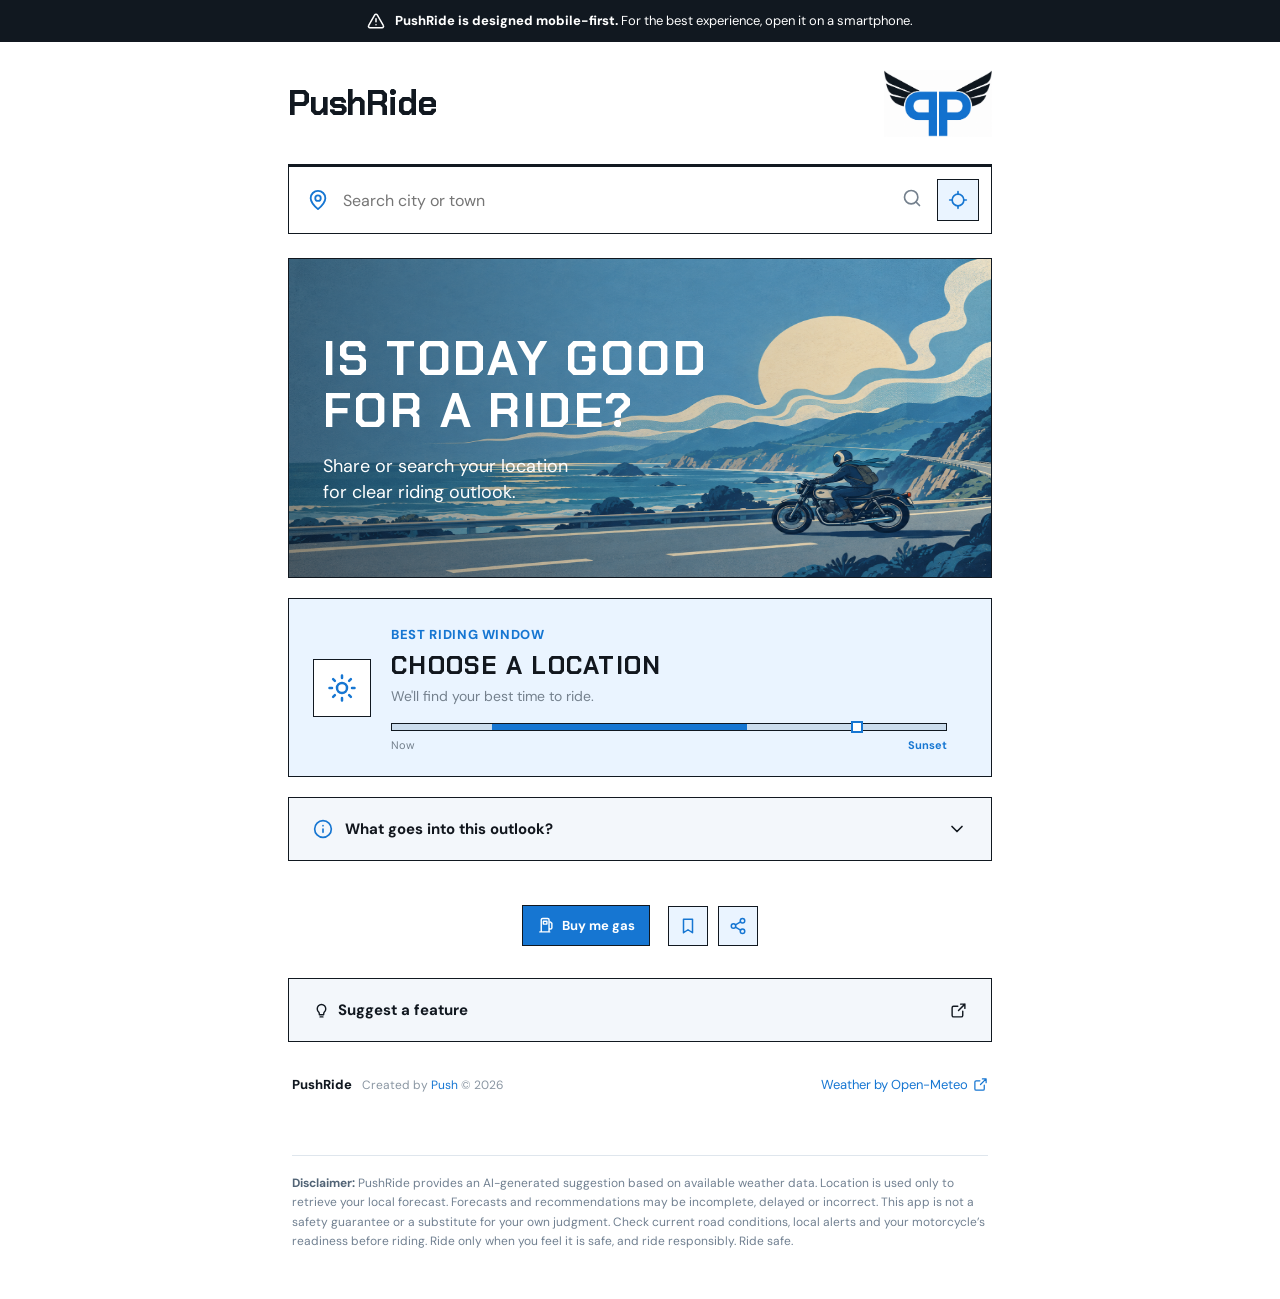
==== commit 2d6897dd: "push from Full name" ====
--- a/index.html
+++ b/index.html
@@ -7,7 +7,7 @@
 <section id="metrics" hidden class="metrics" aria-label="Current conditions"><article><div class="metrichead"><span>TEMPERATURE</span><button id="unitToggle" class="unit-edit" aria-label="Switch temperature units" title="Switch temperature units"><svg class="icon"><use href="#pencil"></use></svg></button></div><h3 id="temp">—<small>°C</small></h3><p id="feels">Feels like —</p></article><article><div class="metrichead"><span>PRECIPITATION</span><svg class="icon"><use href="#droplet"></use></svg></div><h3 id="rain">—<small>%</small></h3><p id="rainhint">Chance this hour</p></article><article><div class="metrichead"><span>WIND SPEED</span><svg class="icon"><use href="#wind"></use></svg></div><h3 id="wind">—<small>km/h</small></h3><p id="gust">Gusts —</p></article><article><div class="metrichead"><span>VISIBILITY</span><svg class="icon"><use href="#eye"></use></svg></div><h3 id="visibility">—<small>km</small></h3><p id="condition">Waiting for forecast</p></article></section>
 <section id="hourly" hidden class="hourly"><div class="sectionhead"><h2>Today’s outlook</h2><span id="timezone">Times are local</span></div><div id="hours" class="hours"><p class="empty">Your hourly riding outlook will appear here.</p></div></section>
 <details><summary><span><svg class="icon"><use href="#info"></use></svg>What goes into this outlook?</span><svg class="icon chevron"><use href="#chevron"></use></svg></summary><p>PushRide is a conservative weather guide, not a road-safety guarantee. It weighs rain, temperature, wind, gusts, visibility and daylight to produce a simple riding suggestion.</p><p><strong>Ride</strong> means the forecast meets our preferred conditions: no rain expected, rain chance below 30%, temperature between 8–32°C, wind below 25 km/h, gusts below 40 km/h and visibility of at least 5 km during daylight.</p><p><strong>Don’t ride</strong> flags conditions that can make riding especially hazardous: thunderstorms, snow or freezing precipitation, temperature at or below 3°C, rain of at least 1 mm/h, wind at least 35 km/h, gusts at least 50 km/h or visibility below 1 km.</p><p>Conditions between these ranges show <strong>Caution</strong>. Check current road conditions, local alerts and your motorcycle before heading out. Ride only when you judge it safe.</p></details>
-<section class="support" aria-label="Support PushRide"><div class="support-top"><a class="support-button primary" href="https://ko-fi.com/pushk" target="_blank" rel="noreferrer"><svg class="icon"><use href="#fuel"></use></svg>Buy me gas</a><div class="utility"><button id="bookmark" aria-label="Bookmark PushRide" title="Bookmark PushRide"><svg class="icon" viewBox="0 0 24 24"><path d="M6 3h12v18l-6-4-6 4V3Z"></path></svg></button><button id="share" aria-label="Share PushRide" title="Share PushRide"><svg class="icon" viewBox="0 0 24 24"><circle cx="18" cy="5" r="3"></circle><circle cx="6" cy="12" r="3"></circle><circle cx="18" cy="19" r="3"></circle><path d="m8.6 13.5 6.8 4m0-11-6.8 4"></path></svg></button></div></div><a class="support-button feature-link" href="https://forms.gle/wo7kGcgtJH67ziex5" target="_blank" rel="noreferrer"><svg class="icon"><use href="#lightbulb"></use></svg>Suggest a feature<svg class="icon trailing"><use href="#external"></use></svg></a></section><footer><div><span>PushRide</span><span class="footer-credit">Created by <a href="https://pushkarp.com/" target="_blank" rel="noopener noreferrer">Pushkar</a> © 2026</span></div><a href="https://open-meteo.com/" target="_blank" rel="noreferrer">Weather by Open-Meteo <svg class="icon"><use href="#external"></use></svg></a></footer><p class="disclaimer"><strong>Disclaimer:</strong> PushRide provides an AI-generated suggestion based on available weather data. Location is used only to retrieve your local forecast. Forecasts and recommendations may be incomplete, delayed or incorrect. This app is not a safety guarantee or a substitute for your own judgment. Check current road conditions, local alerts and your motorcycle’s readiness before riding. Ride only when you feel it is safe, and ride responsibly. Ride safe.</p></main>
+<section class="support" aria-label="Support PushRide"><div class="support-top"><a class="support-button primary" href="https://ko-fi.com/pushk" target="_blank" rel="noreferrer"><svg class="icon"><use href="#fuel"></use></svg>Buy me gas</a><div class="utility"><button id="bookmark" aria-label="Bookmark PushRide" title="Bookmark PushRide"><svg class="icon" viewBox="0 0 24 24"><path d="M6 3h12v18l-6-4-6 4V3Z"></path></svg></button><button id="share" aria-label="Share PushRide" title="Share PushRide"><svg class="icon" viewBox="0 0 24 24"><circle cx="18" cy="5" r="3"></circle><circle cx="6" cy="12" r="3"></circle><circle cx="18" cy="19" r="3"></circle><path d="m8.6 13.5 6.8 4m0-11-6.8 4"></path></svg></button></div></div><a class="support-button feature-link" href="https://forms.gle/wo7kGcgtJH67ziex5" target="_blank" rel="noreferrer"><svg class="icon"><use href="#lightbulb"></use></svg>Suggest a feature<svg class="icon trailing"><use href="#external"></use></svg></a></section><footer><div><span>PushRide</span><span class="footer-credit">Created by <a href="https://pushkarp.com/" target="_blank" rel="noopener noreferrer">Push</a> © 2026</span></div><a href="https://open-meteo.com/" target="_blank" rel="noreferrer">Weather by Open-Meteo <svg class="icon"><use href="#external"></use></svg></a></footer><p class="disclaimer"><strong>Disclaimer:</strong> PushRide provides an AI-generated suggestion based on available weather data. Location is used only to retrieve your local forecast. Forecasts and recommendations may be incomplete, delayed or incorrect. This app is not a safety guarantee or a substitute for your own judgment. Check current road conditions, local alerts and your motorcycle’s readiness before riding. Ride only when you feel it is safe, and ride responsibly. Ride safe.</p></main>
 <svg class="sprite" aria-hidden="true"><symbol id="map-pin" viewBox="0 0 24 24"><path d="M20 10c0 5-8 12-8 12S4 15 4 10a8 8 0 1 1 16 0Z"/><circle cx="12" cy="10" r="3"/></symbol><symbol id="search" viewBox="0 0 24 24"><circle cx="11" cy="11" r="8"/><path d="m21 21-4.3-4.3"/></symbol><symbol id="cloud-sun" viewBox="0 0 24 24"><path d="M12 2v2m6.4.6-1.4 1.4M22 12h-2M4.6 4.6 6 6M2 12h2m8-4a4 4 0 0 1 3.5 2.1A5 5 0 0 1 17 20H7a4 4 0 0 1-.5-8A5.5 5.5 0 0 1 12 8Z"/></symbol><symbol id="refresh" viewBox="0 0 24 24"><path d="M20 11a8 8 0 1 0-2.3 5.7L20 14"/><path d="M20 6v5h-5"/></symbol><symbol id="sun" viewBox="0 0 24 24"><circle cx="12" cy="12" r="4"/><path d="M12 2v2m0 16v2M4.9 4.9l1.4 1.4m11.4 11.4 1.4 1.4M2 12h2m16 0h2M4.9 19.1l1.4-1.4M17.7 6.3l1.4-1.4"/></symbol><symbol id="thermometer" viewBox="0 0 24 24"><path d="M14 4a2 2 0 0 0-4 0v10.8a4 4 0 1 0 4 0V4Z"/></symbol><symbol id="droplet" viewBox="0 0 24 24"><path d="M12 22a7 7 0 0 0 7-7c0-4-7-13-7-13S5 11 5 15a7 7 0 0 0 7 7Z"/></symbol><symbol id="wind" viewBox="0 0 24 24"><path d="M3 8h10a3 3 0 1 0-3-3M3 12h15a3 3 0 1 1-3 3M3 16h7"/></symbol><symbol id="eye" viewBox="0 0 24 24"><path d="M2 12s3.5-7 10-7 10 7 10 7-3.5 7-10 7S2 12 2 12Z"/><circle cx="12" cy="12" r="3"/></symbol><symbol id="bike" viewBox="0 0 24 24"><circle cx="5.5" cy="17.5" r="3.5"/><circle cx="18.5" cy="17.5" r="3.5"/><path d="M5.5 17.5 9 9h4l2 3h3.5M9 9l2 8.5m2-8.5h3m-6-3h3"/></symbol><symbol id="alert" viewBox="0 0 24 24"><path d="m10.3 3.8-8 14A2 2 0 0 0 4 21h16a2 2 0 0 0 1.7-3.2l-8-14a2 2 0 0 0-3.4 0Z"/><path d="M12 9v4m0 4h.01"/></symbol><symbol id="stop" viewBox="0 0 24 24"><path d="M7 3h10l4 4v10l-4 4H7l-4-4V7l4-4Z"/><path d="m9 9 6 6m0-6-6 6"/></symbol><symbol id="pencil" viewBox="0 0 24 24"><path d="m4 16 10-10 4 4L8 20l-5 1 1-5Z"/><path d="m13 7 4 4"/></symbol><symbol id="crosshair" viewBox="0 0 24 24"><circle cx="12" cy="12" r="7"/><path d="M12 2v3m0 14v3M2 12h3m14 0h3"/></symbol><symbol id="bookmark" viewBox="0 0 24 24"><path d="M6 3h12v18l-6-4-6 4V3Z"/></symbol><symbol id="share" viewBox="0 0 24 24"><circle cx="18" cy="5" r="3"/><circle cx="6" cy="12" r="3"/><circle cx="18" cy="19" r="3"/><path d="m8.6 13.5 6.8 4m0-11-6.8 4"/></symbol><symbol id="triangle-alert" viewBox="0 0 24 24"><path d="m10.3 3.8-8 14A2 2 0 0 0 4 21h16a2 2 0 0 0 1.7-3.2l-8-14a2 2 0 0 0-3.4 0Z"/><path d="M12 9v4m0 4h.01"/></symbol><symbol id="fuel" viewBox="0 0 24 24"><path d="M6 21V4a2 2 0 0 1 2-2h7a2 2 0 0 1 2 2v17M4 21h14M9 6h5v4H9zM19 7l2 2v6a2 2 0 0 1-2 2h-1"/></symbol><symbol id="lightbulb" viewBox="0 0 24 24"><path d="M9 18h6m-5 3h4M8 14a6 6 0 1 1 8 0c-1 1-1 2-1 4H9c0-2 0-3-1-4Z"/></symbol><symbol id="info" viewBox="0 0 24 24"><circle cx="12" cy="12" r="10"/><path d="M12 16v-4m0-4h.01"/></symbol><symbol id="chevron" viewBox="0 0 24 24"><path d="m6 9 6 6 6-6"/></symbol><symbol id="external" viewBox="0 0 24 24"><path d="M15 3h6v6m0-6-9 9"/><path d="M18 13v6a2 2 0 0 1-2 2H5a2 2 0 0 1-2-2V8a2 2 0 0 1 2-2h6"/></symbol></svg><script src="app.js"></script></body></html>
 
 
--- a/style.css
+++ b/style.css
@@ -72,8 +72,6 @@
 
 /* Final flat treatment and footer hierarchy. */
 .verdict::before{display:none!important}
-.locationbar{border:0!important;outline:1px solid var(--editorial-rule)!important}
-.locationbar:focus-within{outline:1px solid var(--editorial-rule)!important}
 footer>div{display:flex;align-items:baseline;gap:10px}
 footer>div>span:first-child{font-weight:800;color:var(--ink)}
 .footer-credit{display:inline!important;margin:0!important;font-size:12px}
@@ -86,7 +84,7 @@
 .verdict.good{background-image:url("pushride-bg-green.png")!important;color:#fff}
 .verdict.caution{background-image:url("pushride-bg-yellow.png")!important;color:#191d21}
 .verdict.wait{background-image:url("pushride-bg-red.png")!important;color:#fff}
-.verdict.caution::after{background:linear-gradient(90deg,rgba(255,211,50,.76) 0%,rgba(255,211,50,.34) 52%,rgba(40,28,4,.08) 100%)}
+.verdict.caution::after{background:transparent}
 .verdict::after{z-index:0}
 .verdict>*{position:relative;z-index:1}
 /* Keep the complete illustration visible inside the tall mobile verdict card. */
@@ -103,3 +101,56 @@
 .verdict>p{white-space:pre-line}
 .verdict.caution>p,.verdict.caution .verdictfoot strong{color:#fff}
 #message:empty{display:none}
+/* Search bar edge normalization: keep the top line exactly 1px. */
+.locationbar,.locationbar:focus-within{border:1px solid var(--editorial-rule)!important;border-top-width:1px!important;outline:0!important;box-shadow:none!important}
+
+
+
+/* Caution card contrast */
+.verdict.caution{color:#fff}
+.verdict.caution .pill{color:#191d21}
+.verdict.caution .verdictfoot{color:#fff;border-color:rgba(255,255,255,.35)}
+.verdict.caution>p,.verdict.caution .verdictfoot strong{color:#fff}
+
+
+/* Yellow caution haze variant */
+.verdict.caution{color:#191d21}
+.verdict.caution>p,.verdict.caution .verdictfoot,.verdict.caution .verdictfoot strong{color:#191d21}
+.verdict.caution .verdictfoot{border-color:rgba(25,29,33,.28)}
+.verdict.caution .pill{color:#191d21}
+.verdict.caution::after{background:transparent}
+
+
+/* Yellow card aligned with shared white-text treatment */
+.verdict.caution{color:#fff}
+.verdict.caution h1,.verdict.caution>p,.verdict.caution .verdictfoot,.verdict.caution .verdictfoot strong{color:#fff}
+.verdict.caution .verdictfoot{border-color:rgba(255,255,255,.35)}
+.verdict.caution .pill{color:#191d21}
+.verdict.caution::after{background:linear-gradient(90deg,rgba(35,24,5,.38) 0%,rgba(63,38,7,.18) 58%,rgba(20,18,8,.10) 100%)}
+
+
+/* Softer caution vignette */
+.verdict.caution::after{background:radial-gradient(ellipse at center,rgba(120,75,8,.04) 35%,rgba(84,52,8,.14) 100%),linear-gradient(90deg,rgba(111,70,8,.12),rgba(111,70,8,.06) 58%,rgba(45,32,8,.10))}
+
+
+/* Slightly stronger caution vignette for text contrast */
+.verdict.caution::after{background:radial-gradient(ellipse at center,rgba(120,75,8,.046) 35%,rgba(84,52,8,.161) 100%),linear-gradient(90deg,rgba(111,70,8,.138),rgba(111,70,8,.069) 58%,rgba(45,32,8,.115))}
+
+
+/* Bottom-left-only caution vignette */
+.verdict.caution::after{background:radial-gradient(ellipse 72% 58% at 0% 100%,rgba(84,52,8,.18) 0%,rgba(111,70,8,.10) 42%,transparent 78%)}
+
+
+/* Bottom-left vignette +20% */
+.verdict.caution::after{background:radial-gradient(ellipse 72% 58% at 0% 100%,rgba(84,52,8,.216) 0%,rgba(111,70,8,.12) 42%,transparent 78%)}
+
+
+/* Hide forecast status line beneath location field */
+#message{display:none!important}
+.locationbar + #choices + #message + .verdict{margin-top:24px}
+@media(max-width:620px){.locationbar + #choices + #message + .verdict{margin-top:16px}}
+
+
+/* Keep the first hourly card outlined like the rest */
+.hour:first-child{border:1px solid var(--editorial-rule)!important}
+
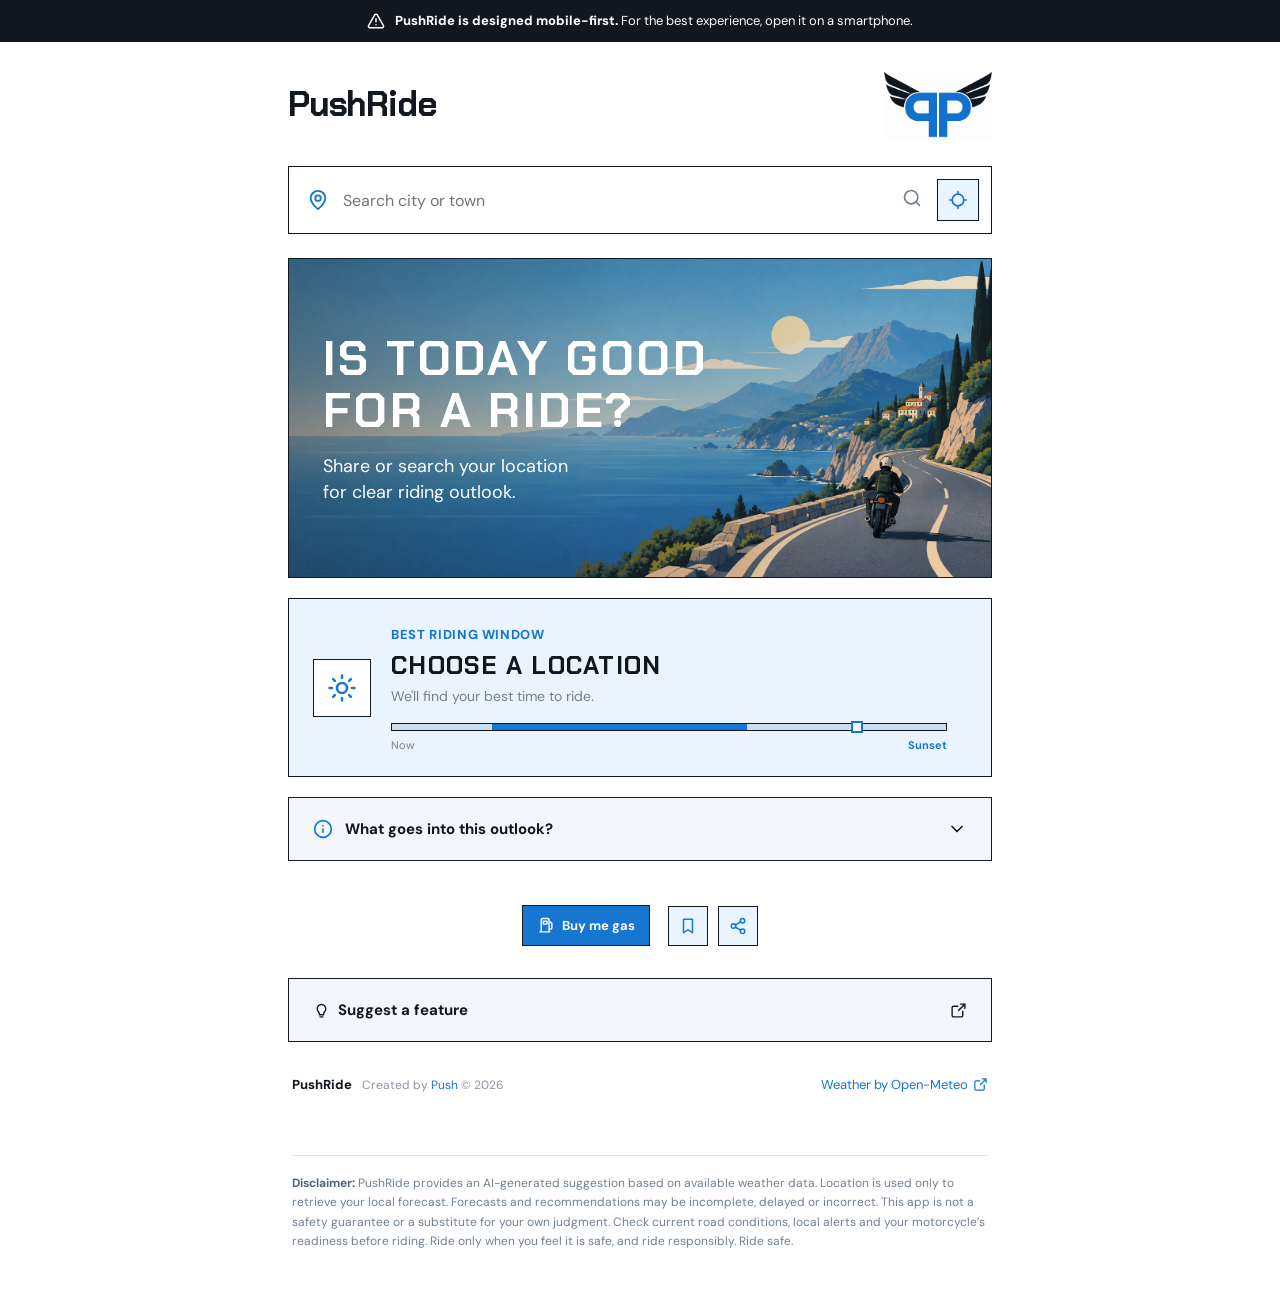
==== commit 81c16fd5: "add wind icon" ====
--- a/index.html
+++ b/index.html
@@ -4,7 +4,7 @@
 <section class="locationbar" aria-label="Choose your location"><svg class="icon location-leading"><use href="#map-pin"></use></svg><form id="searchform"><label class="sr" for="city">City or town</label><input id="city" placeholder="Search city or town" required minlength="2" autocomplete="off"><button id="locationAction" type="submit" aria-label="Search city"><svg class="icon"><use href="#search"></use></svg></button></form><button id="locate" class="locate" aria-label="Use my current location" title="Use my current location"><svg class="icon"><use href="#crosshair"></use></svg></button></section><div id="choices"></div><p id="message" class="start-hidden" role="status" aria-live="polite">Choose your location to see today's riding conditions.</p>
 <section class="verdict unknown" id="verdict"><div class="verdicttop start-hidden"><span class="pill" id="badge"><svg class="icon"><use href="#cloud-sun"></use></svg>AWAITING LOCATION</span><span id="stamp" class="start-hidden">—</span></div><h1 id="headline">Is today good<br>for a ride?</h1><p id="reason">Share or search your location<br>for clear riding outlook.</p><div id="verdictfoot" class="verdictfoot start-hidden"><strong id="summary">Rain, wind, temperature and visibility</strong><button id="refresh" hidden aria-label="Refresh forecast" title="Refresh forecast"><svg class="icon"><use href="#refresh"></use></svg></button></div></section>
 <section class="window"><span class="windowicon"><svg class="icon"><use href="#sun"></use></svg></span><div><span class="eyebrow">BEST RIDING WINDOW</span><h2 id="windowtitle">Choose a location</h2><p id="windowtext">We'll find your best time to ride.</p><div class="window-track" aria-hidden="true"><span class="window-track-fill"></span><span class="window-track-sun"></span></div><div class="window-track-labels" aria-hidden="true"><span>Now</span><span>Sunset</span></div></div><div class="sunset start-hidden"><span>Sunset</span><strong id="sunset">—</strong></div></section>
-<section id="metrics" hidden class="metrics" aria-label="Current conditions"><article><div class="metrichead"><span>TEMPERATURE</span><button id="unitToggle" class="unit-edit" aria-label="Switch temperature units" title="Switch temperature units"><svg class="icon"><use href="#pencil"></use></svg></button></div><h3 id="temp">—<small>°C</small></h3><p id="feels">Feels like —</p></article><article><div class="metrichead"><span>PRECIPITATION</span><svg class="icon"><use href="#droplet"></use></svg></div><h3 id="rain">—<small>%</small></h3><p id="rainhint">Chance this hour</p></article><article><div class="metrichead"><span>WIND SPEED</span><svg class="icon"><use href="#wind"></use></svg></div><h3 id="wind">—<small>km/h</small></h3><p id="gust">Gusts —</p></article><article><div class="metrichead"><span>VISIBILITY</span><svg class="icon"><use href="#eye"></use></svg></div><h3 id="visibility">—<small>km</small></h3><p id="condition">Waiting for forecast</p></article></section>
+<section id="metrics" hidden class="metrics" aria-label="Current conditions"><article><div class="metrichead"><span>TEMPERATURE</span><button id="unitToggle" class="unit-edit" aria-label="Switch temperature units" title="Switch temperature units"><svg class="icon"><use href="#pencil"></use></svg></button></div><h3 id="temp">—<small>°C</small></h3><p id="feels">Feels like —</p></article><article><div class="metrichead"><span>PRECIPITATION</span><svg class="icon"><use href="#droplet"></use></svg></div><h3 id="rain">—<small>%</small></h3><p id="rainhint">Chance this hour</p></article><article><div class="metrichead"><span>WIND SPEED</span><svg class="icon" aria-hidden="true" viewBox="0 0 24 24"><path d="M3 8h10a3 3 0 1 0-3-3M3 12h15a3 3 0 1 1-3 3M3 16h7"/></svg></div><h3 id="wind">—<small>km/h</small></h3><p id="gust">Gusts —</p></article><article><div class="metrichead"><span>VISIBILITY</span><svg class="icon"><use href="#eye"></use></svg></div><h3 id="visibility">—<small>km</small></h3><p id="condition">Waiting for forecast</p></article></section>
 <section id="hourly" hidden class="hourly"><div class="sectionhead"><h2>Today’s outlook</h2><span id="timezone">Times are local</span></div><div id="hours" class="hours"><p class="empty">Your hourly riding outlook will appear here.</p></div></section>
 <details><summary><span><svg class="icon"><use href="#info"></use></svg>What goes into this outlook?</span><svg class="icon chevron"><use href="#chevron"></use></svg></summary><p>PushRide is a conservative weather guide, not a road-safety guarantee. It weighs rain, temperature, wind, gusts, visibility and daylight to produce a simple riding suggestion.</p><p><strong>Ride</strong> means the forecast meets our preferred conditions: no rain expected, rain chance below 30%, temperature between 8–32°C, wind below 25 km/h, gusts below 40 km/h and visibility of at least 5 km during daylight.</p><p><strong>Don’t ride</strong> flags conditions that can make riding especially hazardous: thunderstorms, snow or freezing precipitation, temperature at or below 3°C, rain of at least 1 mm/h, wind at least 35 km/h, gusts at least 50 km/h or visibility below 1 km.</p><p>Conditions between these ranges show <strong>Caution</strong>. Check current road conditions, local alerts and your motorcycle before heading out. Ride only when you judge it safe.</p></details>
 <section class="support" aria-label="Support PushRide"><div class="support-top"><a class="support-button primary" href="https://ko-fi.com/pushk" target="_blank" rel="noreferrer"><svg class="icon"><use href="#fuel"></use></svg>Buy me gas</a><div class="utility"><button id="bookmark" aria-label="Bookmark PushRide" title="Bookmark PushRide"><svg class="icon" viewBox="0 0 24 24"><path d="M6 3h12v18l-6-4-6 4V3Z"></path></svg></button><button id="share" aria-label="Share PushRide" title="Share PushRide"><svg class="icon" viewBox="0 0 24 24"><circle cx="18" cy="5" r="3"></circle><circle cx="6" cy="12" r="3"></circle><circle cx="18" cy="19" r="3"></circle><path d="m8.6 13.5 6.8 4m0-11-6.8 4"></path></svg></button></div></div><a class="support-button feature-link" href="https://forms.gle/wo7kGcgtJH67ziex5" target="_blank" rel="noreferrer"><svg class="icon"><use href="#lightbulb"></use></svg>Suggest a feature<svg class="icon trailing"><use href="#external"></use></svg></a></section><footer><div><span>PushRide</span><span class="footer-credit">Created by <a href="https://pushkarp.com/" target="_blank" rel="noopener noreferrer">Push</a> © 2026</span></div><a href="https://open-meteo.com/" target="_blank" rel="noreferrer">Weather by Open-Meteo <svg class="icon"><use href="#external"></use></svg></a></footer><p class="disclaimer"><strong>Disclaimer:</strong> PushRide provides an AI-generated suggestion based on available weather data. Location is used only to retrieve your local forecast. Forecasts and recommendations may be incomplete, delayed or incorrect. This app is not a safety guarantee or a substitute for your own judgment. Check current road conditions, local alerts and your motorcycle’s readiness before riding. Ride only when you feel it is safe, and ride responsibly. Ride safe.</p></main>
@@ -12,3 +12,4 @@
 
 
 
+
--- a/style.css
+++ b/style.css
@@ -154,3 +154,38 @@
 /* Keep the first hourly card outlined like the rest */
 .hour:first-child{border:1px solid var(--editorial-rule)!important}
 
+
+/* Remove stacked header divider above search; keep one 1px location outline */
+header{border-bottom:0!important}
+.locationbar,.locationbar:focus-within{border:1px solid var(--editorial-rule)!important;border-top:1px solid var(--editorial-rule)!important;border-bottom:1px solid var(--editorial-rule)!important;outline:0!important;box-shadow:none!important}
+
+
+/* Start-screen vector background test */
+.verdict.unknown{background-image:url('pushride-start-vector-bg.png')!important;background-size:cover!important;background-position:center!important;color:#fff!important}
+
+
+/* Keep the start-screen rider visible in the right-side crop. */
+.verdict.unknown{background-position:right center!important}
+
+
+/* Keep the red-card motorcycle anchored on the right. */
+.verdict.wait{background-position:right center!important}
+
+
+/* Keep the green-card rider anchored on the right. */
+.verdict.good{background-position:right center!important}
+
+
+/* Keep the yellow-card rider anchored right with black readable text. */
+.verdict.caution{background-position:right center!important;color:#111820!important}
+.verdict.caution h1,.verdict.caution>p,.verdict.caution .verdictfoot,.verdict.caution .verdictfoot strong,.verdict.caution .verdicttop>span:last-child{color:#111820!important}
+
+
+/* Remove status-pill outline across all card states. */
+.verdict .pill,.verdict .pill:focus,.verdict .pill:focus-visible{border:0!important;outline:0!important;box-shadow:none!important}
+
+
+/* Normalize metric icons, including the temperature pencil and wind icon. */
+.metrichead>.icon,.metrichead .unit-edit .icon{width:24px!important;height:24px!important}
+.metrichead .unit-edit{width:44px;height:44px;padding:0;display:grid;place-items:center}
+
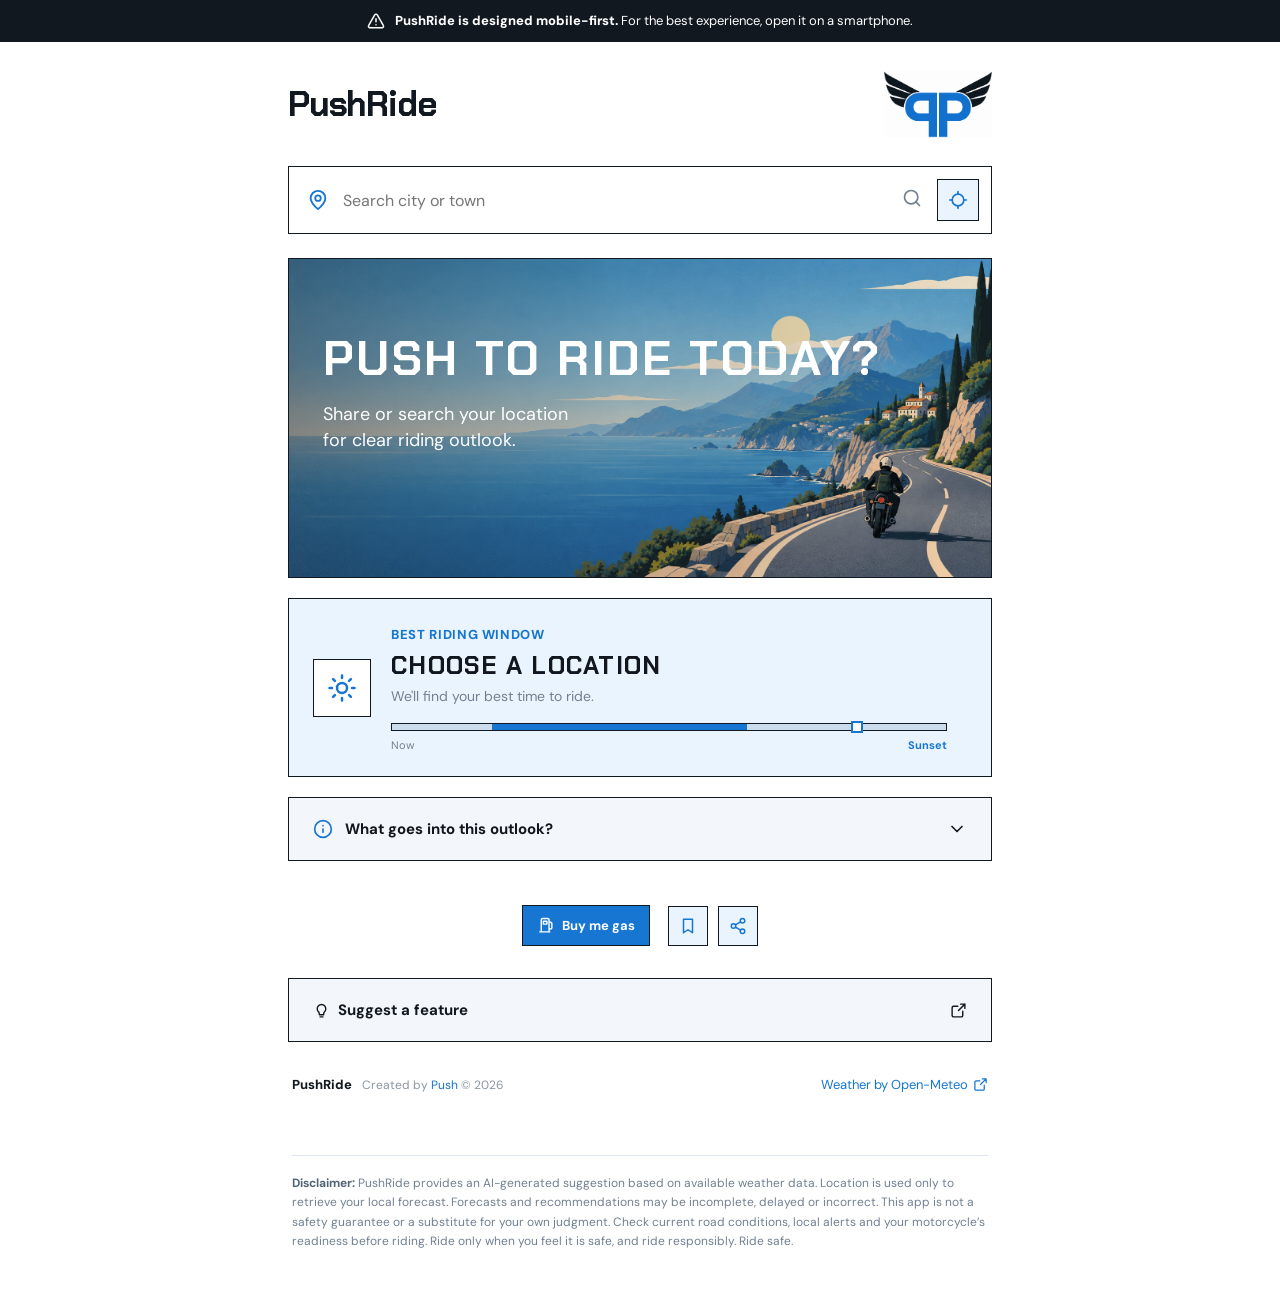
==== commit a458e4f8: "HL on start page changed" ====
--- a/index.html
+++ b/index.html
@@ -1,8 +1,8 @@
 <!doctype html>
-<html lang="en"><head><meta charset="UTF-8"><meta name="viewport" content="width=device-width,initial-scale=1"><title>PushRide — Your local riding outlook</title><meta name="description" content="Check today's motorcycle riding conditions, rain, wind and the best daylight hours near you."><link rel="icon" type="image/png" href="pushride-bavarian.png"><link rel="apple-touch-icon" href="pushride-bavarian.png"><link rel="stylesheet" href="style.css"></head>
+<html lang="en"><head><meta charset="UTF-8"><meta name="viewport" content="width=device-width,initial-scale=1"><title>PushRide — Your local riding outlook</title><meta name="description" content="Check today's motorcycle riding conditions, rain, wind and the best daylight hours near you."><link rel="icon" type="image/png" href="PushRide_favicon.png"><link rel="apple-touch-icon" href="PushRide_favicon.png"><link rel="stylesheet" href="style.css"></head>
 <body><div class="desktop-note"><svg class="icon"><use href="#triangle-alert"></use></svg><span><strong>PushRide is designed mobile-first.</strong> For the best experience, open it on a smartphone.</span></div><main><header><a class="brand" href="./">PushRide</a><img class="logo" src="pushride-logo.png" alt="PushRide winged PP logo"><div id="units" class="units start-hidden" aria-label="Temperature units"><button id="celsius" aria-pressed="true">°C</button><button id="fahrenheit" aria-pressed="false">°F</button></div></header>
 <section class="locationbar" aria-label="Choose your location"><svg class="icon location-leading"><use href="#map-pin"></use></svg><form id="searchform"><label class="sr" for="city">City or town</label><input id="city" placeholder="Search city or town" required minlength="2" autocomplete="off"><button id="locationAction" type="submit" aria-label="Search city"><svg class="icon"><use href="#search"></use></svg></button></form><button id="locate" class="locate" aria-label="Use my current location" title="Use my current location"><svg class="icon"><use href="#crosshair"></use></svg></button></section><div id="choices"></div><p id="message" class="start-hidden" role="status" aria-live="polite">Choose your location to see today's riding conditions.</p>
-<section class="verdict unknown" id="verdict"><div class="verdicttop start-hidden"><span class="pill" id="badge"><svg class="icon"><use href="#cloud-sun"></use></svg>AWAITING LOCATION</span><span id="stamp" class="start-hidden">—</span></div><h1 id="headline">Is today good<br>for a ride?</h1><p id="reason">Share or search your location<br>for clear riding outlook.</p><div id="verdictfoot" class="verdictfoot start-hidden"><strong id="summary">Rain, wind, temperature and visibility</strong><button id="refresh" hidden aria-label="Refresh forecast" title="Refresh forecast"><svg class="icon"><use href="#refresh"></use></svg></button></div></section>
+<section class="verdict unknown" id="verdict"><div class="verdicttop start-hidden"><span class="pill" id="badge"><svg class="icon"><use href="#cloud-sun"></use></svg>AWAITING LOCATION</span><span id="stamp" class="start-hidden">—</span></div><h1 id="headline">Push to ride today?</h1><p id="reason">Share or search your location<br>for clear riding outlook.</p><div id="verdictfoot" class="verdictfoot start-hidden"><strong id="summary">Rain, wind, temperature and visibility</strong><button id="refresh" hidden aria-label="Refresh forecast" title="Refresh forecast"><svg class="icon"><use href="#refresh"></use></svg></button></div></section>
 <section class="window"><span class="windowicon"><svg class="icon"><use href="#sun"></use></svg></span><div><span class="eyebrow">BEST RIDING WINDOW</span><h2 id="windowtitle">Choose a location</h2><p id="windowtext">We'll find your best time to ride.</p><div class="window-track" aria-hidden="true"><span class="window-track-fill"></span><span class="window-track-sun"></span></div><div class="window-track-labels" aria-hidden="true"><span>Now</span><span>Sunset</span></div></div><div class="sunset start-hidden"><span>Sunset</span><strong id="sunset">—</strong></div></section>
 <section id="metrics" hidden class="metrics" aria-label="Current conditions"><article><div class="metrichead"><span>TEMPERATURE</span><button id="unitToggle" class="unit-edit" aria-label="Switch temperature units" title="Switch temperature units"><svg class="icon"><use href="#pencil"></use></svg></button></div><h3 id="temp">—<small>°C</small></h3><p id="feels">Feels like —</p></article><article><div class="metrichead"><span>PRECIPITATION</span><svg class="icon"><use href="#droplet"></use></svg></div><h3 id="rain">—<small>%</small></h3><p id="rainhint">Chance this hour</p></article><article><div class="metrichead"><span>WIND SPEED</span><svg class="icon" aria-hidden="true" viewBox="0 0 24 24"><path d="M3 8h10a3 3 0 1 0-3-3M3 12h15a3 3 0 1 1-3 3M3 16h7"/></svg></div><h3 id="wind">—<small>km/h</small></h3><p id="gust">Gusts —</p></article><article><div class="metrichead"><span>VISIBILITY</span><svg class="icon"><use href="#eye"></use></svg></div><h3 id="visibility">—<small>km</small></h3><p id="condition">Waiting for forecast</p></article></section>
 <section id="hourly" hidden class="hourly"><div class="sectionhead"><h2>Today’s outlook</h2><span id="timezone">Times are local</span></div><div id="hours" class="hours"><p class="empty">Your hourly riding outlook will appear here.</p></div></section>
@@ -13,3 +13,5 @@
 
 
 
+
+
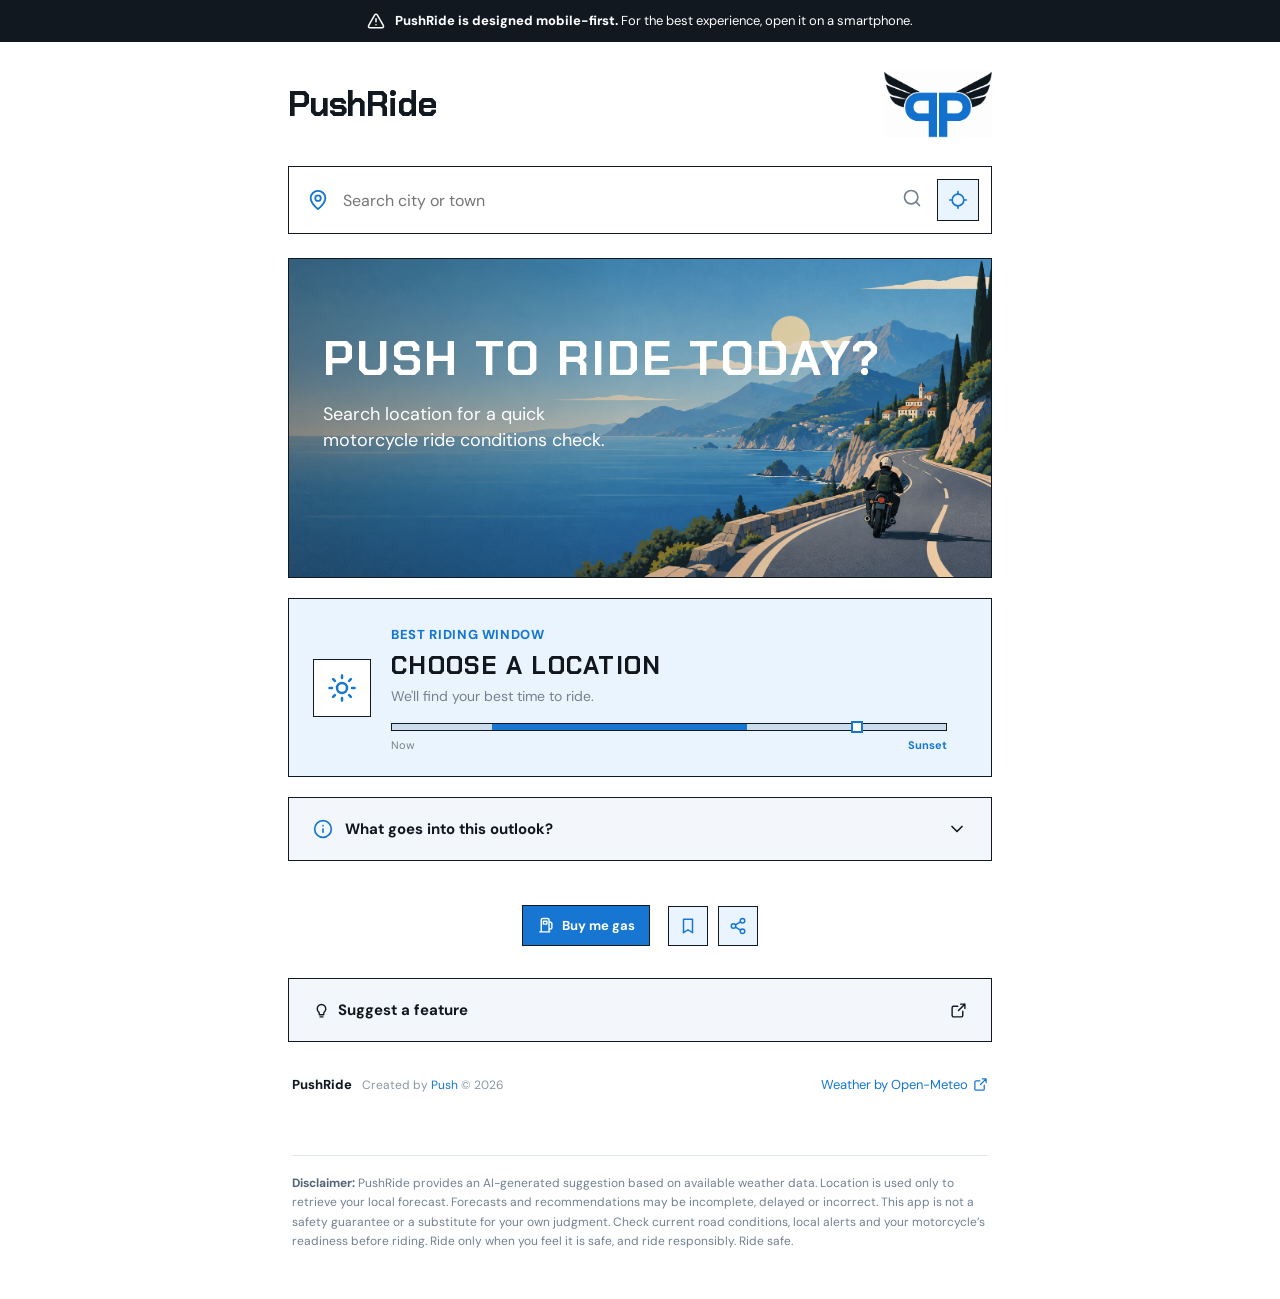
==== commit d353e93e: "Subhead changed" ====
--- a/index.html
+++ b/index.html
@@ -2,7 +2,7 @@
 <html lang="en"><head><meta charset="UTF-8"><meta name="viewport" content="width=device-width,initial-scale=1"><title>PushRide — Your local riding outlook</title><meta name="description" content="Check today's motorcycle riding conditions, rain, wind and the best daylight hours near you."><link rel="icon" type="image/png" href="PushRide_favicon.png"><link rel="apple-touch-icon" href="PushRide_favicon.png"><link rel="stylesheet" href="style.css"></head>
 <body><div class="desktop-note"><svg class="icon"><use href="#triangle-alert"></use></svg><span><strong>PushRide is designed mobile-first.</strong> For the best experience, open it on a smartphone.</span></div><main><header><a class="brand" href="./">PushRide</a><img class="logo" src="pushride-logo.png" alt="PushRide winged PP logo"><div id="units" class="units start-hidden" aria-label="Temperature units"><button id="celsius" aria-pressed="true">°C</button><button id="fahrenheit" aria-pressed="false">°F</button></div></header>
 <section class="locationbar" aria-label="Choose your location"><svg class="icon location-leading"><use href="#map-pin"></use></svg><form id="searchform"><label class="sr" for="city">City or town</label><input id="city" placeholder="Search city or town" required minlength="2" autocomplete="off"><button id="locationAction" type="submit" aria-label="Search city"><svg class="icon"><use href="#search"></use></svg></button></form><button id="locate" class="locate" aria-label="Use my current location" title="Use my current location"><svg class="icon"><use href="#crosshair"></use></svg></button></section><div id="choices"></div><p id="message" class="start-hidden" role="status" aria-live="polite">Choose your location to see today's riding conditions.</p>
-<section class="verdict unknown" id="verdict"><div class="verdicttop start-hidden"><span class="pill" id="badge"><svg class="icon"><use href="#cloud-sun"></use></svg>AWAITING LOCATION</span><span id="stamp" class="start-hidden">—</span></div><h1 id="headline">Push to ride today?</h1><p id="reason">Share or search your location<br>for clear riding outlook.</p><div id="verdictfoot" class="verdictfoot start-hidden"><strong id="summary">Rain, wind, temperature and visibility</strong><button id="refresh" hidden aria-label="Refresh forecast" title="Refresh forecast"><svg class="icon"><use href="#refresh"></use></svg></button></div></section>
+<section class="verdict unknown" id="verdict"><div class="verdicttop start-hidden"><span class="pill" id="badge"><svg class="icon"><use href="#cloud-sun"></use></svg>AWAITING LOCATION</span><span id="stamp" class="start-hidden">—</span></div><h1 id="headline">Push to ride today?</h1><p id="reason">Search location for a quick<br>motorcycle ride conditions check.</p><div id="verdictfoot" class="verdictfoot start-hidden"><strong id="summary">Rain, wind, temperature and visibility</strong><button id="refresh" hidden aria-label="Refresh forecast" title="Refresh forecast"><svg class="icon"><use href="#refresh"></use></svg></button></div></section>
 <section class="window"><span class="windowicon"><svg class="icon"><use href="#sun"></use></svg></span><div><span class="eyebrow">BEST RIDING WINDOW</span><h2 id="windowtitle">Choose a location</h2><p id="windowtext">We'll find your best time to ride.</p><div class="window-track" aria-hidden="true"><span class="window-track-fill"></span><span class="window-track-sun"></span></div><div class="window-track-labels" aria-hidden="true"><span>Now</span><span>Sunset</span></div></div><div class="sunset start-hidden"><span>Sunset</span><strong id="sunset">—</strong></div></section>
 <section id="metrics" hidden class="metrics" aria-label="Current conditions"><article><div class="metrichead"><span>TEMPERATURE</span><button id="unitToggle" class="unit-edit" aria-label="Switch temperature units" title="Switch temperature units"><svg class="icon"><use href="#pencil"></use></svg></button></div><h3 id="temp">—<small>°C</small></h3><p id="feels">Feels like —</p></article><article><div class="metrichead"><span>PRECIPITATION</span><svg class="icon"><use href="#droplet"></use></svg></div><h3 id="rain">—<small>%</small></h3><p id="rainhint">Chance this hour</p></article><article><div class="metrichead"><span>WIND SPEED</span><svg class="icon" aria-hidden="true" viewBox="0 0 24 24"><path d="M3 8h10a3 3 0 1 0-3-3M3 12h15a3 3 0 1 1-3 3M3 16h7"/></svg></div><h3 id="wind">—<small>km/h</small></h3><p id="gust">Gusts —</p></article><article><div class="metrichead"><span>VISIBILITY</span><svg class="icon"><use href="#eye"></use></svg></div><h3 id="visibility">—<small>km</small></h3><p id="condition">Waiting for forecast</p></article></section>
 <section id="hourly" hidden class="hourly"><div class="sectionhead"><h2>Today’s outlook</h2><span id="timezone">Times are local</span></div><div id="hours" class="hours"><p class="empty">Your hourly riding outlook will appear here.</p></div></section>
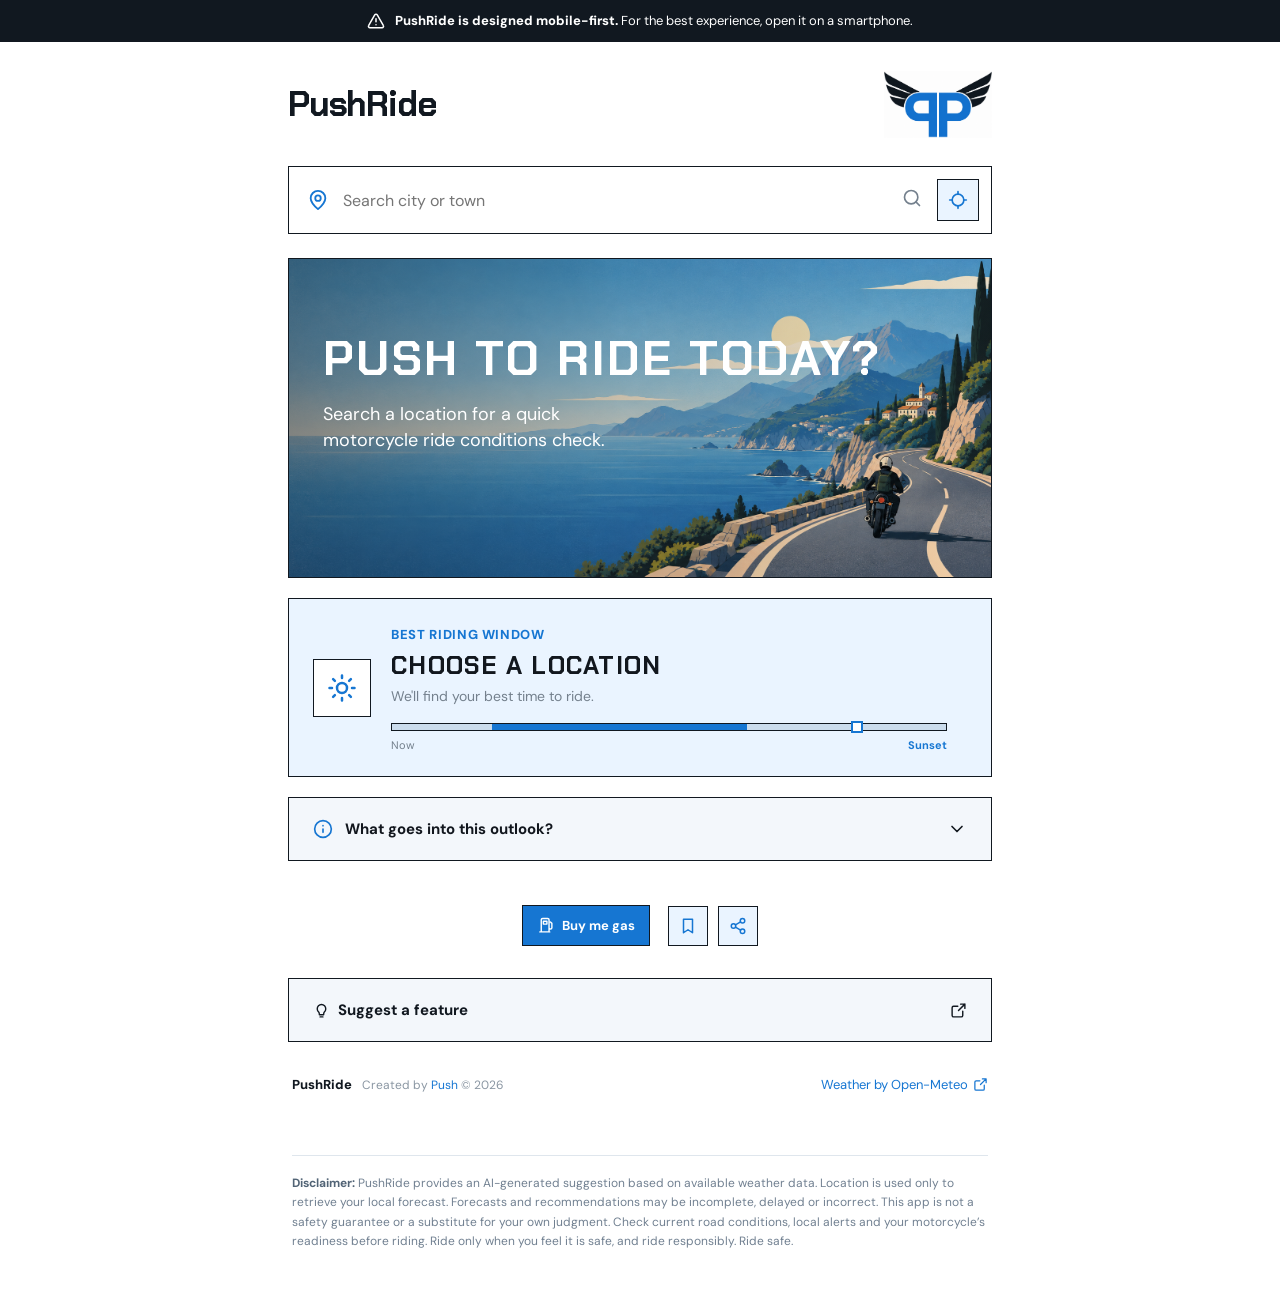
==== commit ceaca01e: "updated subheadline on start" ====
--- a/index.html
+++ b/index.html
@@ -2,7 +2,7 @@
 <html lang="en"><head><meta charset="UTF-8"><meta name="viewport" content="width=device-width,initial-scale=1"><title>PushRide — Your local riding outlook</title><meta name="description" content="Check today's motorcycle riding conditions, rain, wind and the best daylight hours near you."><link rel="icon" type="image/png" href="PushRide_favicon.png"><link rel="apple-touch-icon" href="PushRide_favicon.png"><link rel="stylesheet" href="style.css"></head>
 <body><div class="desktop-note"><svg class="icon"><use href="#triangle-alert"></use></svg><span><strong>PushRide is designed mobile-first.</strong> For the best experience, open it on a smartphone.</span></div><main><header><a class="brand" href="./">PushRide</a><img class="logo" src="pushride-logo.png" alt="PushRide winged PP logo"><div id="units" class="units start-hidden" aria-label="Temperature units"><button id="celsius" aria-pressed="true">°C</button><button id="fahrenheit" aria-pressed="false">°F</button></div></header>
 <section class="locationbar" aria-label="Choose your location"><svg class="icon location-leading"><use href="#map-pin"></use></svg><form id="searchform"><label class="sr" for="city">City or town</label><input id="city" placeholder="Search city or town" required minlength="2" autocomplete="off"><button id="locationAction" type="submit" aria-label="Search city"><svg class="icon"><use href="#search"></use></svg></button></form><button id="locate" class="locate" aria-label="Use my current location" title="Use my current location"><svg class="icon"><use href="#crosshair"></use></svg></button></section><div id="choices"></div><p id="message" class="start-hidden" role="status" aria-live="polite">Choose your location to see today's riding conditions.</p>
-<section class="verdict unknown" id="verdict"><div class="verdicttop start-hidden"><span class="pill" id="badge"><svg class="icon"><use href="#cloud-sun"></use></svg>AWAITING LOCATION</span><span id="stamp" class="start-hidden">—</span></div><h1 id="headline">Push to ride today?</h1><p id="reason">Search location for a quick<br>motorcycle ride conditions check.</p><div id="verdictfoot" class="verdictfoot start-hidden"><strong id="summary">Rain, wind, temperature and visibility</strong><button id="refresh" hidden aria-label="Refresh forecast" title="Refresh forecast"><svg class="icon"><use href="#refresh"></use></svg></button></div></section>
+<section class="verdict unknown" id="verdict"><div class="verdicttop start-hidden"><span class="pill" id="badge"><svg class="icon"><use href="#cloud-sun"></use></svg>AWAITING LOCATION</span><span id="stamp" class="start-hidden">—</span></div><h1 id="headline">Push to ride today?</h1><p id="reason">Search a location for a quick<br>motorcycle ride conditions check.</p><div id="verdictfoot" class="verdictfoot start-hidden"><strong id="summary">Rain, wind, temperature and visibility</strong><button id="refresh" hidden aria-label="Refresh forecast" title="Refresh forecast"><svg class="icon"><use href="#refresh"></use></svg></button></div></section>
 <section class="window"><span class="windowicon"><svg class="icon"><use href="#sun"></use></svg></span><div><span class="eyebrow">BEST RIDING WINDOW</span><h2 id="windowtitle">Choose a location</h2><p id="windowtext">We'll find your best time to ride.</p><div class="window-track" aria-hidden="true"><span class="window-track-fill"></span><span class="window-track-sun"></span></div><div class="window-track-labels" aria-hidden="true"><span>Now</span><span>Sunset</span></div></div><div class="sunset start-hidden"><span>Sunset</span><strong id="sunset">—</strong></div></section>
 <section id="metrics" hidden class="metrics" aria-label="Current conditions"><article><div class="metrichead"><span>TEMPERATURE</span><button id="unitToggle" class="unit-edit" aria-label="Switch temperature units" title="Switch temperature units"><svg class="icon"><use href="#pencil"></use></svg></button></div><h3 id="temp">—<small>°C</small></h3><p id="feels">Feels like —</p></article><article><div class="metrichead"><span>PRECIPITATION</span><svg class="icon"><use href="#droplet"></use></svg></div><h3 id="rain">—<small>%</small></h3><p id="rainhint">Chance this hour</p></article><article><div class="metrichead"><span>WIND SPEED</span><svg class="icon" aria-hidden="true" viewBox="0 0 24 24"><path d="M3 8h10a3 3 0 1 0-3-3M3 12h15a3 3 0 1 1-3 3M3 16h7"/></svg></div><h3 id="wind">—<small>km/h</small></h3><p id="gust">Gusts —</p></article><article><div class="metrichead"><span>VISIBILITY</span><svg class="icon"><use href="#eye"></use></svg></div><h3 id="visibility">—<small>km</small></h3><p id="condition">Waiting for forecast</p></article></section>
 <section id="hourly" hidden class="hourly"><div class="sectionhead"><h2>Today’s outlook</h2><span id="timezone">Times are local</span></div><div id="hours" class="hours"><p class="empty">Your hourly riding outlook will appear here.</p></div></section>
